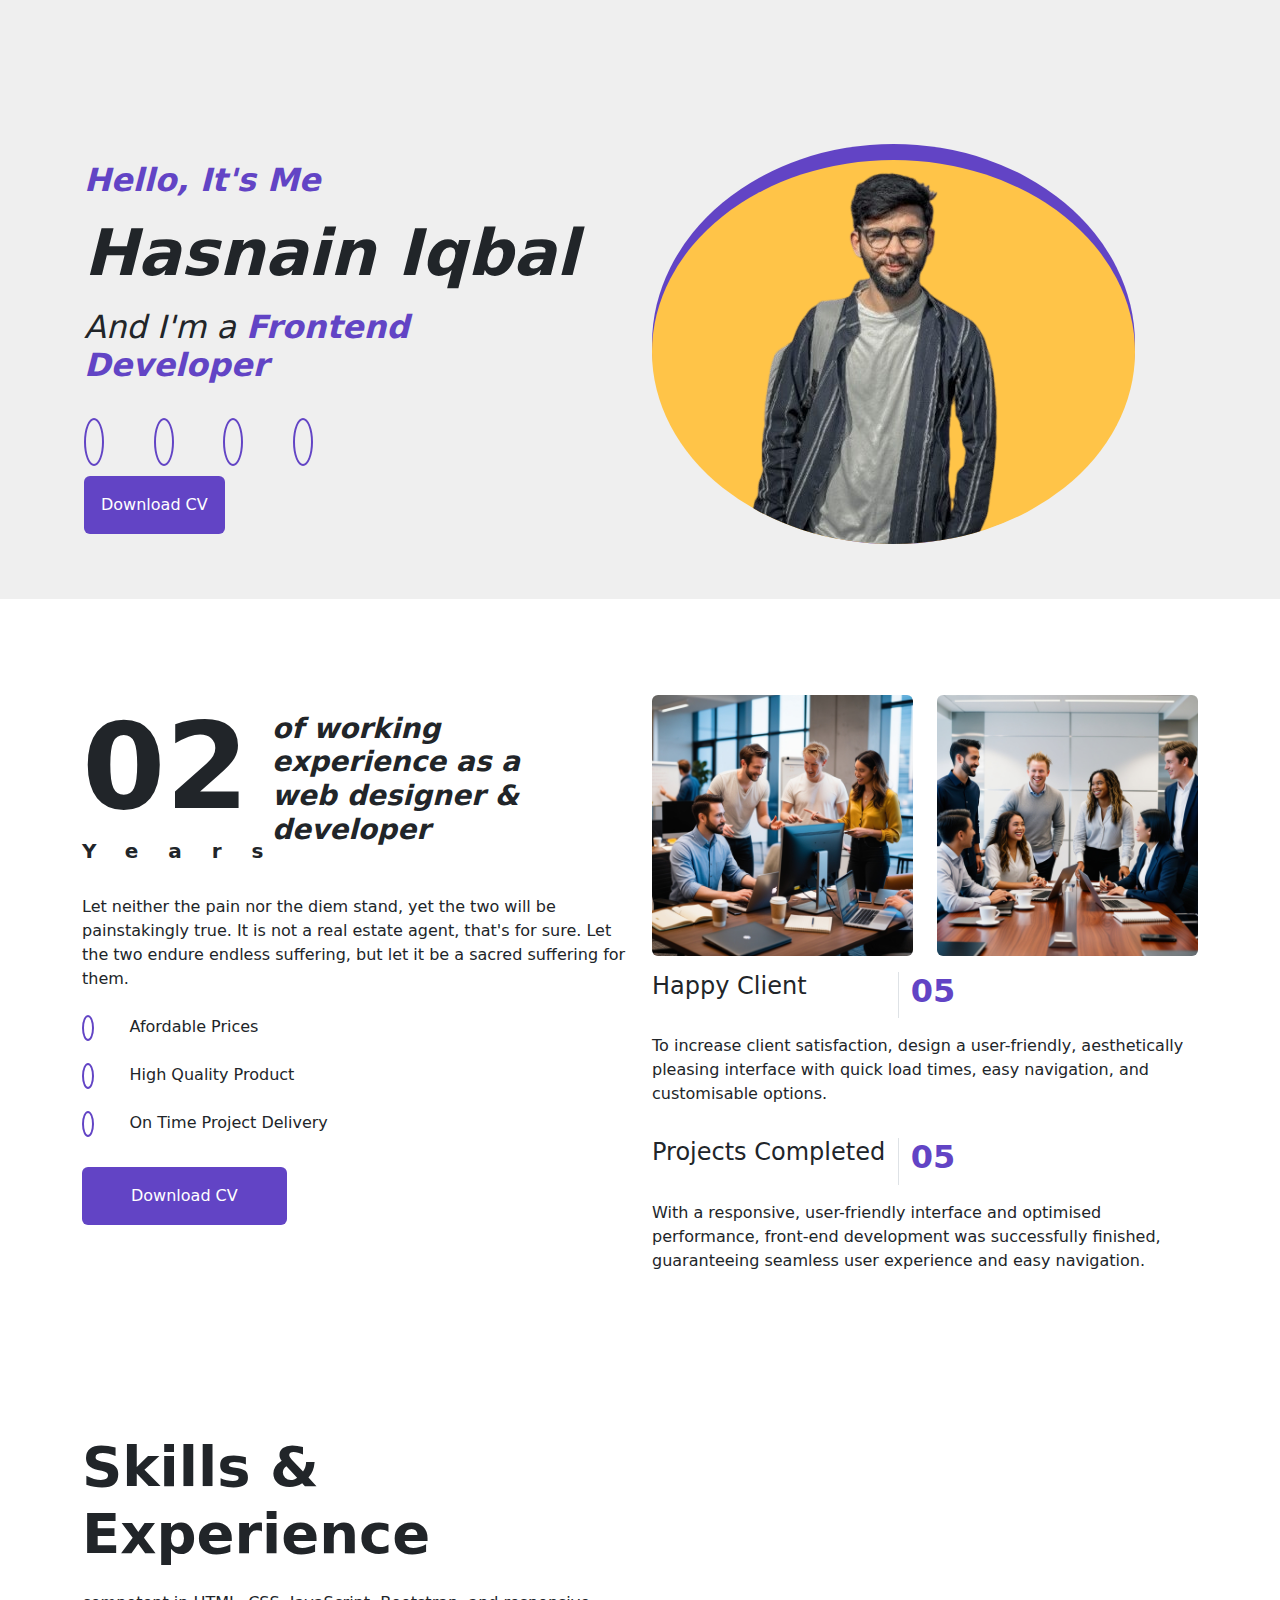
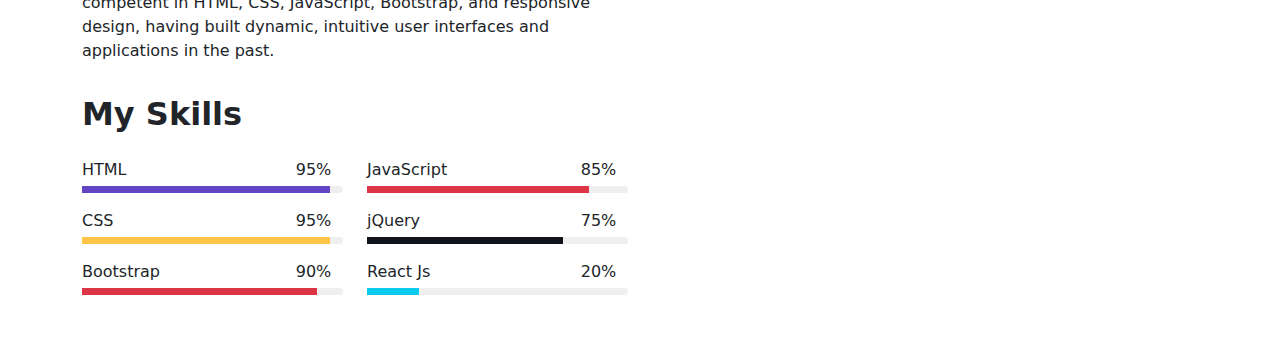
==== index.html @ 6f8761b6 "Creating phase" ====
<!DOCTYPE html>
<html lang="en">

<head>
    <meta charset="UTF-8">
    <meta name="viewport" content="width=device-width, initial-scale=1.0">
    <title>Document</title>
    <link rel="stylesheet" href="style.css">

    <link rel="stylesheet" href="https://cdn.jsdelivr.net/npm/bootstrap@5.3.3/dist/css/bootstrap.min.css">
    <link rel="stylesheet" href="https://cdnjs.cloudflare.com/ajax/libs/font-awesome/6.6.0/css/all.min.css"
        integrity="sha512-Kc323vGBEqzTmouAECnVceyQqyqdsSiqLQISBL29aUW4U/M7pSPA/gEUZQqv1cwx4OnYxTxve5UMg5GT6L4JJg=="
        crossorigin="anonymous" referrerpolicy="no-referrer" />
    <!-- <link rel="stylesheet" href="responsive.css"> -->
</head>

<body>

    <nav class="navbar navbar-expand-lg bg-body-tertiary d-none fixed-top" id="navbar">
        <div class="container-fluid">
            <div class="col-lg-10 mx-auto d-none d-lg-block">
                <div class="row align-items-center justify-content-between">
                    <div class="col-4">
                        <ul class="navbar-nav">
                            <li class="nav-item "><a href="#" class="nav-link fw-bolder fs-5">Home</a></li>
                            <li class="nav-item "><a href="#" class="nav-link fw-bolder fs-5">About</a></li>
                            <li class="nav-item "><a href="#" class="nav-link fw-bolder fs-5">Skills</a></li>
                            <li class="nav-item "><a href="#" class="nav-link fw-bolder fs-5">Services</a></li>
                        </ul>
                    </div>
                    <div class="col-3 text-center bg-yellow py-2">
                        <h1 class="text-purple display-5 fw-bolder fst-italic">ProMan</h1>
                    </div>
                    <div class="col-4">
                        <ul class="navbar-nav">
                            <li class="nav-item "><a href="#" class="nav-link fw-bolder fs-5">Project</a></li>
                            <li class="nav-item "><a href="#" class="nav-link fw-bolder fs-5">Team</a></li>
                            <li class="nav-item "><a href="#" class="nav-link fw-bolder fs-5">Testimonial</a></li>
                            <li class="nav-item "><a href="#" class="nav-link fw-bolder fs-5">Contact</a></li>
                        </ul>
                    </div>
                </div>
            </div>
            <div class="container-fluid d-lg-none">
                <div class="row justify-content-between align-items-center">
                    <div class="col-auto ">
                        <h1 class="bg-yellow px-3 py-2 text-purple fw-bolder fst-italic">ProMan</h1>
                    </div>
                    <div class="col-auto">
                        <i class="fa-solid fa-bars fs-2" id="icon-bar"></i>
                    </div>
                </div>
                <div class="col-12 position-absolute top-10 end-0 p-5 bg-white rounded d-none justify-content-between"
                    id="sm-navbar">
                    <ul class="navbar-nav col-9">
                        <li class="nav-item "><a href="#" class="nav-link fw-bolder fs-5">Home</a></li>
                        <li class="nav-item "><a href="#" class="nav-link fw-bolder fs-5">About</a></li>
                        <li class="nav-item "><a href="#" class="nav-link fw-bolder fs-5">Skills</a></li>
                        <li class="nav-item "><a href="#" class="nav-link fw-bolder fs-5">Services</a></li>
                        <li class="nav-item "><a href="#" class="nav-link fw-bolder fs-5">Project</a></li>
                        <li class="nav-item "><a href="#" class="nav-link fw-bolder fs-5">Team</a></li>
                        <li class="nav-item "><a href="#" class="nav-link fw-bolder fs-5">Testimonial</a></li>
                        <li class="nav-item "><a href="#" class="nav-link fw-bolder fs-5">Contact</a></li>
                    </ul>
                    <div class="col-1" id="icon-xmark">
                        <i class="fa-solid fa-xmark fs-2"></i>
                    </div>
                </div>
            </div>
        </div>
    </nav>

    <div class="container-fluid p-5 bg-gray">
        <div class="row align-items-center justify-content-lg-between justify-content-center mt-5 pt-5">
            <div class="col-lg-6 px-lg-5">
                <h2 class="text-purple fw-bolder fst-italic">Hello, It's Me</h2>
                <h1 class="fst-italic fw-bolder display-3 my-3">Hasnain Iqbal</h1>
                <h2 class="fst-italic">And I'm a <span class="text-purple fw-bolder">Frontend Developer</span></h2>
                <div class="col-6 mt-4">
                    <div class="row py-3">
                        <div class="col-3">
                            <div class="col-12">
                                <a href="https://www.facebook.com/profile.php?id=100061241025949"><i
                                        class="fa-brands fa-facebook-f fs-4 text-purple borders p-2 rounded-circle"></i></a>
                            </div>
                        </div>
                        <div class="col-3">
                            <div class="col-12">
                                <a href="https://www.instagram.com/hasnainiqbal862/"><i
                                        class="fa-brands fa-instagram fs-4 text-purple borders p-2 rounded-circle"></i></a>
                            </div>
                        </div>
                        <div class="col-3">
                            <div class="col-12">
                                <a href="https://www.linkedin.com/in/hasnain-iqbal-73043326a/"><i
                                        class="fa-brands fa-linkedin fs-4 text-purple borders p-2 rounded-circle"></i></a>
                            </div>
                        </div>
                        <div class="col-3">
                            <div class="col-12">
                                <a href="http://wa.me/+923204698158"><i
                                        class="fa-brands fa-whatsapp fs-4 text-purple borders p-2 rounded-circle"></i></a>
                            </div>
                        </div>
                    </div>
                    <div class="col-auto p-0">
                        <a href="Document/Copy (1).pdf" class="btn bg-purple text-white p-3">Download CV</a>
                    </div>
                </div>
            </div>
            <div class="col-lg-6 col-sm-10  m-lg-0 mt-5">
                <div class="bg-purple p-5 d-inline-block col-md-10 col-12 position-relative rounded-circle"
                    style="height: 400px;">
                    <div class="position-absolute bg-yellow text-center w-100 bottom-0 start-0 overflow-hidden rounded-circle"
                        style="height: 96%;">
                        <img src="img/bg.png" class="img-fluid" alt="">
                    </div>
                </div>
            </div>
        </div>
    </div>


    <div class="container-fluid p-5">
        <div class="container py-5">
            <div class="row ">
                <div class="col-6">
                    <div class="col-12 mb-4">
                        <div class="row align-items-center">
                            <div class="col-4">
                                <h1 class="fw-bolder mb-0" style="font-size: 120px;">02</h1>
                                <h5 class="year fw-bolder">Years</h5>
                            </div>
                            <div class="col-7">
                                <h3 class="fw-bolder fst-italic">of working experience as a web designer & developer
                                </h3>
                            </div>
                        </div>
                    </div>
                    <p>Let neither the pain nor the diem stand, yet the two will be painstakingly true. It is not a real
                        estate agent, that's for sure. Let the two endure endless suffering, but let it be a sacred
                        suffering for them.
                    </p>
                    <div class="row pt-2">
                        <div class="col-1">
                            <i class="fa-solid fa-check text-purple p-1 borders rounded-circle fs-7 "></i>
                        </div>
                        <div class="col-11">
                            <p>Afordable Prices</p>
                        </div>
                    </div>
                    <div class="row pt-2">
                        <div class="col-1">
                            <i class="fa-solid fa-check text-purple p-1 borders rounded-circle fs-7 "></i>
                        </div>
                        <div class="col-11">
                            <p>High Quality Product</p>
                        </div>
                    </div>
                    <div class="row pt-2">
                        <div class="col-1">
                            <i class="fa-solid fa-check text-purple p-1 borders rounded-circle fs-7 "></i>
                        </div>
                        <div class="col-11">
                            <p>On Time Project Delivery</p>
                        </div>
                    </div>
                    <div class="col-auto p-0 mt-3">
                        <a href="Document/Copy (1).pdf" class="btn bg-purple text-white px-5 py-3">Download CV</a>
                    </div>
                </div>
                <div class="col-6">
                    <div class="row">
                        <div class="col-6">
                            <div class="col-12">
                                <img src="img/collabolration.jpg" class="img-fluid rounded" alt="">
                            </div>
                        </div>
                        <div class="col-6">
                            <div class="col-12">
                                <img src="img/collabolration2.jpg" class="img-fluid rounded" alt="">
                            </div>
                        </div>
                    </div>
                    <div class="col-12">
                        <div class="col-8 py-3">
                            <div class="row">
                                <div class="col-8 border-end">
                                    <h4>Happy Client</h4>
                                </div>
                                <div class="col-4">
                                    <h2 class="text-purple fw-bolder">05</h2>
                                </div>
                            </div>
                        </div>
                        <p>To increase client satisfaction, design a user-friendly, aesthetically pleasing interface
                            with quick load times, easy navigation, and customisable options.</p>
                    </div>
                    <div class="col-12">
                        <div class="col-8 py-3">
                            <div class="row">
                                <div class="col-8 border-end">
                                    <h4>Projects Completed</h4>
                                </div>
                                <div class="col-4">
                                    <h2 class="text-purple fw-bolder">05</h2>
                                </div>
                            </div>
                        </div>
                        <p>With a responsive, user-friendly interface and optimised performance, front-end development
                            was successfully finished, guaranteeing seamless user experience and easy navigation.</p>
                    </div>
                </div>
            </div>
        </div>
    </div>

    <div class="container-fluid p-5">
        <div class="container">
            <div class="row">
                <div class="col-6">
                    <div class="col-12">
                        <h1 class="display-4 fw-bolder mb-4">Skills & Experience</h1>
                        <p>competent in HTML, CSS, JavaScript, Bootstrap, and responsive design, having built dynamic, intuitive user interfaces and applications in the past.</p>
                    </div>
                    <h2 class="py-3 fw-bolder">My Skills</h2>
                    <div class="row">
                        <div class="col-6 mb-3">
                            <div class="col-12">
                                <div class="row justify-content-between">
                                    <div class="col-4">
                                        <p class="mb-1">HTML</p>
                                    </div>
                                    <div class="col-3">
                                        <p class="mb-1">95%</p>
                                    </div>
                                </div>
                                <div class="col-12 hg-5 rounded-pill bg-gray">
                                    <div class="hg-5 bg-purple" style=" width: 95%;"></div>
                                </div>
                            </div>
                        </div>
                        <div class="col-6 mb-3">
                            <div class="col-12">
                                <div class="row justify-content-between">
                                    <div class="col-4">
                                        <p class="mb-1">JavaScript</p>
                                    </div>
                                    <div class="col-3">
                                        <p class="mb-1">85%</p>
                                    </div>
                                </div>
                                <div class="col-12 hg-5 rounded-pill bg-gray">
                                    <div class="hg-5" style=" width: 85%; background-color: #DC3545;"></div>
                                </div>
                            </div>
                        </div>
                        <div class="col-6 mb-3">
                            <div class="col-12">
                                <div class="row justify-content-between">
                                    <div class="col-4">
                                        <p class="mb-1">CSS</p>
                                    </div>
                                    <div class="col-3">
                                        <p class="mb-1">95%</p>
                                    </div>
                                </div>
                                <div class="col-12 hg-5 rounded-pill bg-gray">
                                    <div class="hg-5 bg-yellow" style=" width: 95%;"></div>
                                </div>
                            </div>
                        </div>
                        <div class="col-6 mb-3">
                            <div class="col-12">
                                <div class="row justify-content-between">
                                    <div class="col-4">
                                        <p class="mb-1">jQuery</p>
                                    </div>
                                    <div class="col-3">
                                        <p class="mb-1">75%</p>
                                    </div>
                                </div>
                                <div class="col-12 hg-5 rounded-pill bg-gray">
                                    <div class="hg-5" style=" width: 75%; background-color: #12141D;"></div>
                                </div>
                            </div>
                        </div>
                        <div class="col-6 mb-3">
                            <div class="col-12">
                                <div class="row justify-content-between">
                                    <div class="col-4">
                                        <p class="mb-1">Bootstrap</p>
                                    </div>
                                    <div class="col-3">
                                        <p class="mb-1">90%</p>
                                    </div>
                                </div>
                                <div class="col-12 hg-5 rounded-pill bg-gray">
                                    <div class="hg-5" style=" width: 90%; background-color: #DC3545;"></div>
                                </div>
                            </div>
                        </div>
                        <div class="col-6 mb-3">
                            <div class="col-12">
                                <div class="row justify-content-between">
                                    <div class="col-4">
                                        <p class="mb-1">React Js</p>
                                    </div>
                                    <div class="col-3">
                                        <p class="mb-1">20%</p>
                                    </div>
                                </div>
                                <div class="col-12 hg-5 rounded-pill bg-gray">
                                    <div class="hg-5" style=" width: 20%; background-color: #0DCAF0;"></div>
                                </div>
                            </div>
                        </div>
                    </div>
                </div>
            </div>
        </div>
    </div>

    <script src="https://cdn.jsdelivr.net/npm/bootstrap@5.3.3/dist/js/bootstrap.bundle.min.js"
        integrity="sha384-YvpcrYf0tY3lHB60NNkmXc5s9fDVZLESaAA55NDzOxhy9GkcIdslK1eN7N6jIeHz"
        crossorigin="anonymous"></script>
    <script src="script.js"></script>

</body>

</html>
---- style.css ----
.year{
    letter-spacing: 30px !important;
}

/* ------------ Helper Clas ------------- */
.bg-purple{
    background: #6244C5 !important;
}
.bg-yellow{
    background: #FFC448 !important;
} 
.bg-gray{
    background: #7070711c !important;
}
.text-purple{
    color: #6244C5;
}
.borders{
    border: 2px solid #6244C5;
}
.fs-7{
    font-size: 12px !important;
}
.hg-5{
    height: 7px;
}
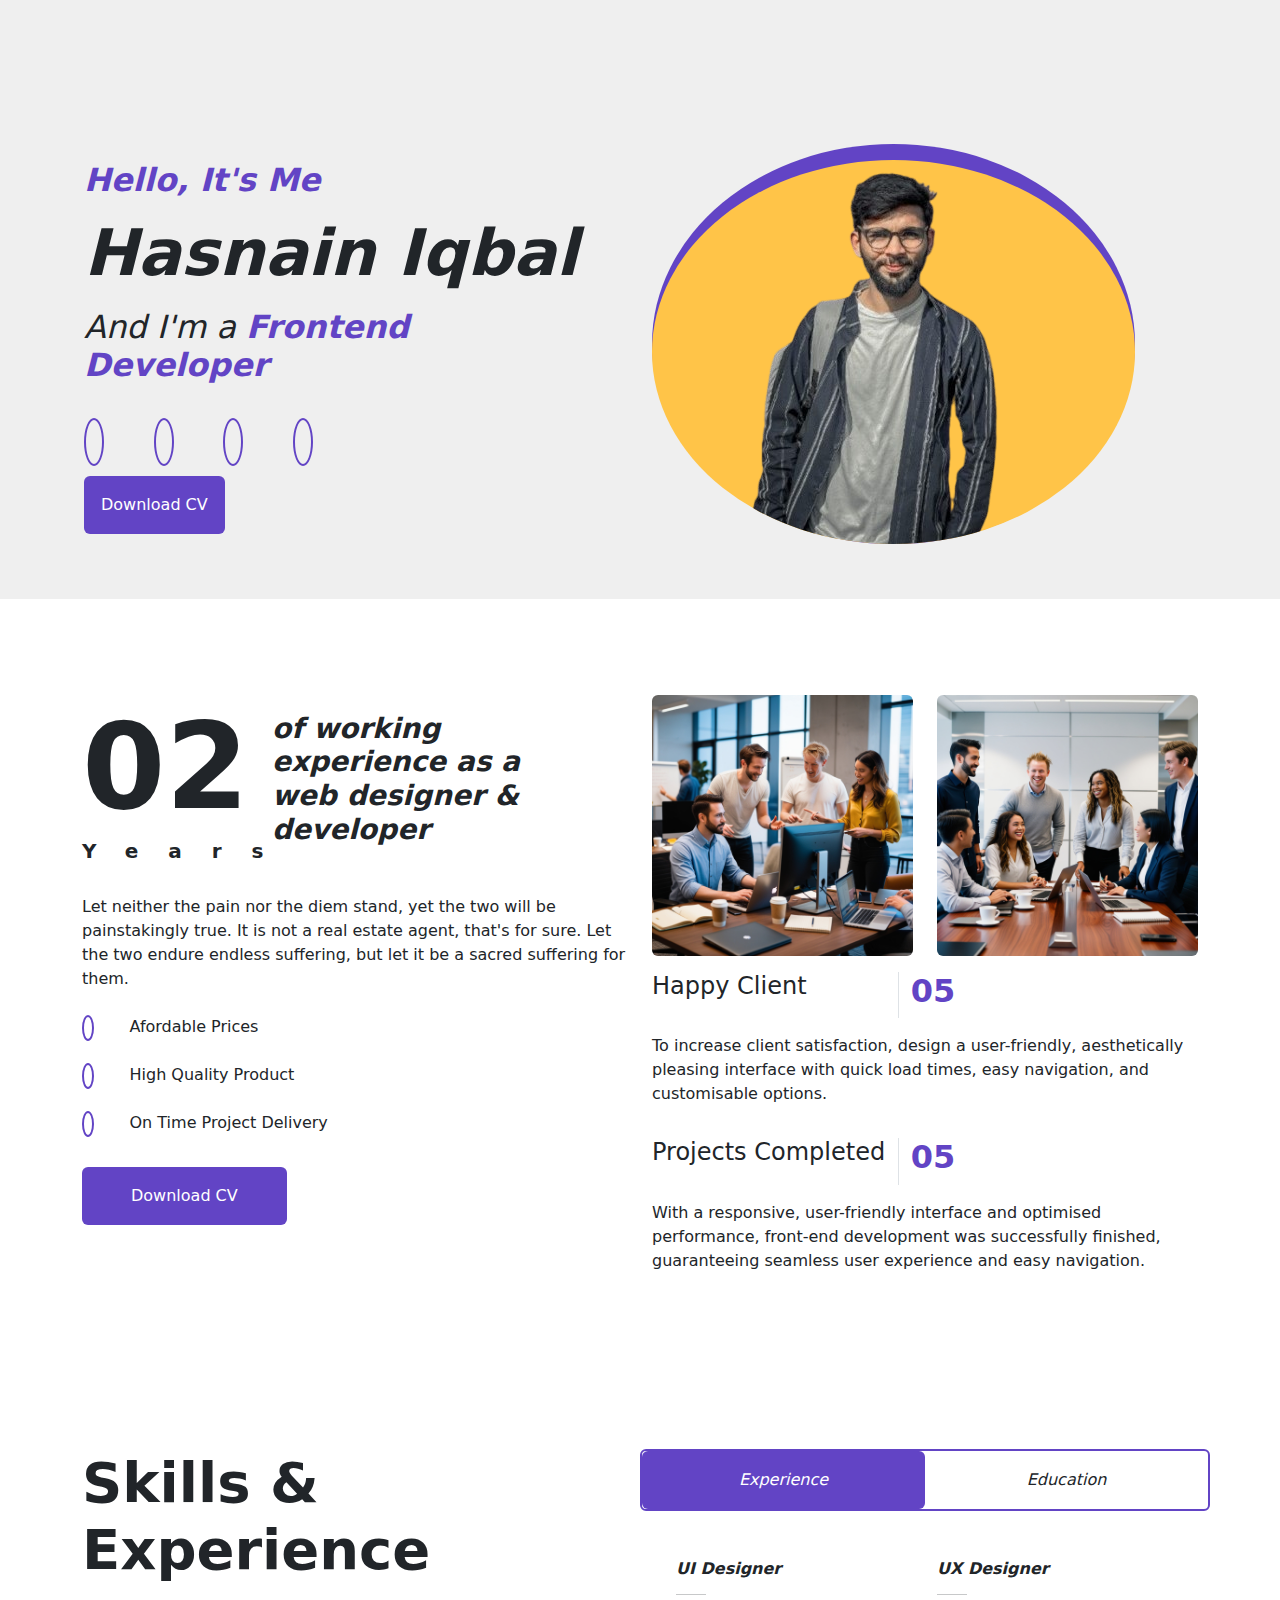
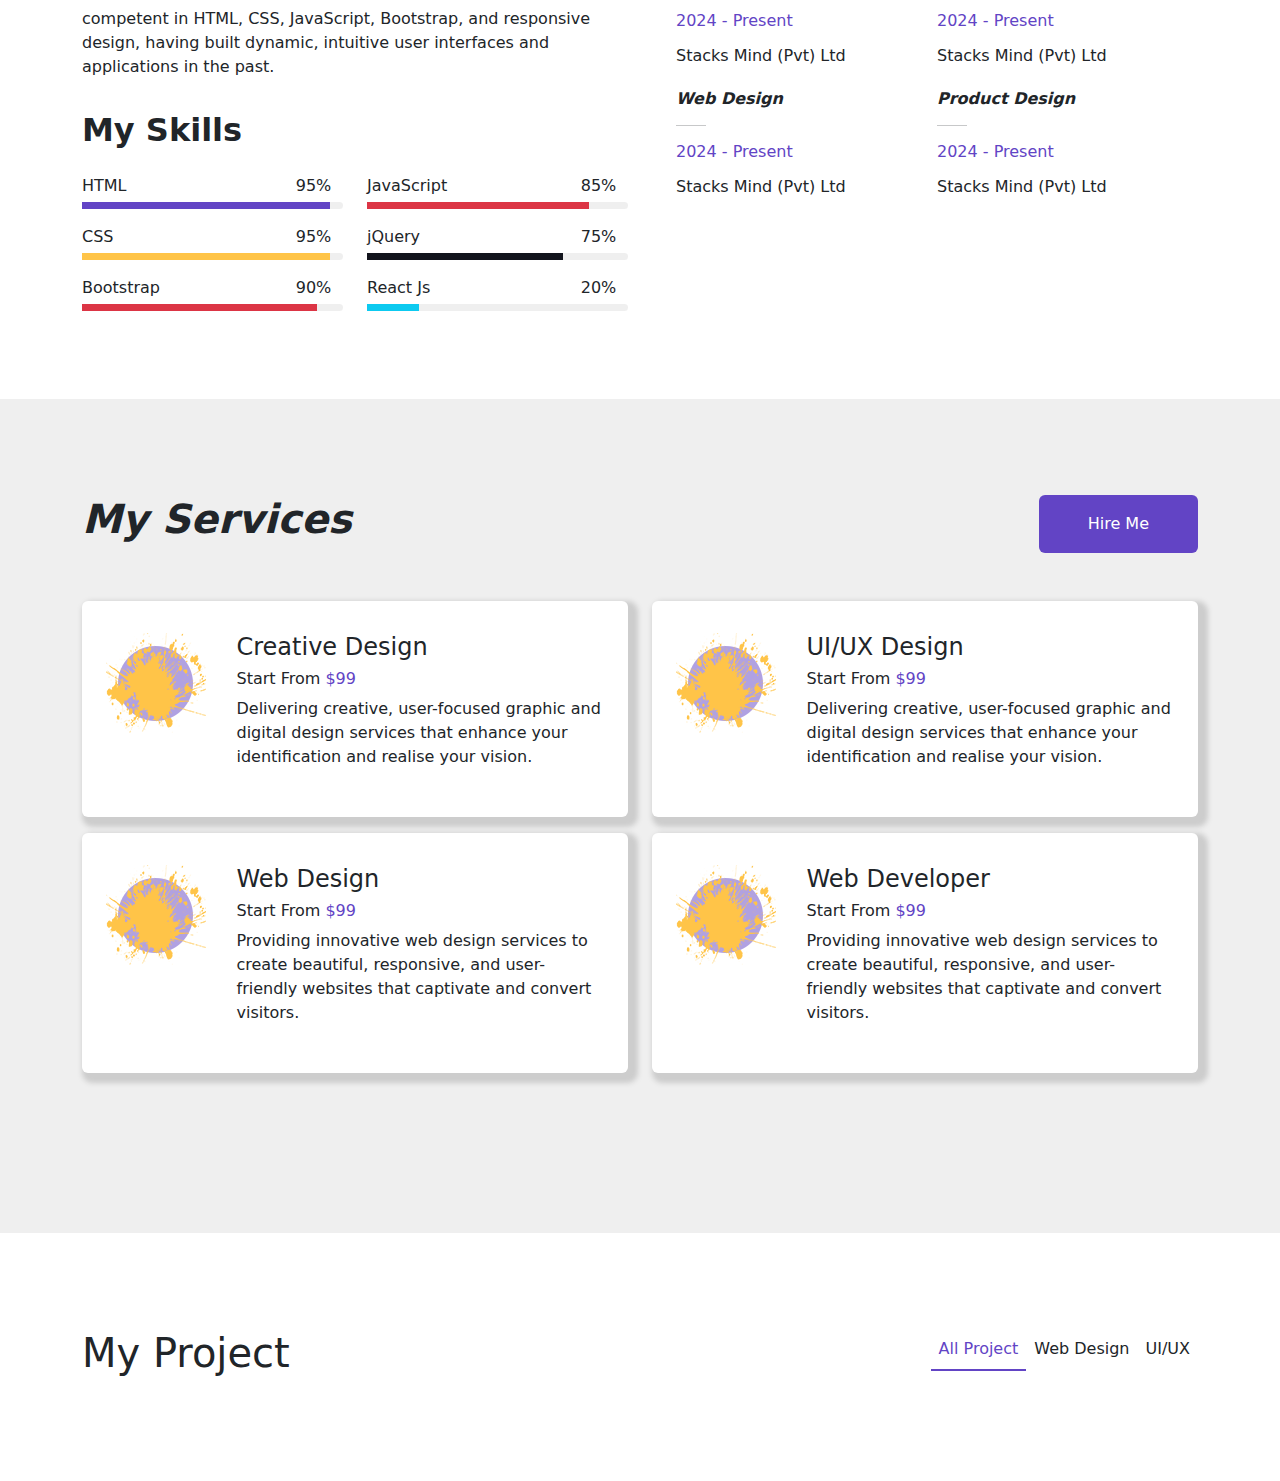
==== commit 7ab8b90e: "add services, skills, product section" ====
--- a/index.html
+++ b/index.html
@@ -11,7 +11,7 @@
     <link rel="stylesheet" href="https://cdnjs.cloudflare.com/ajax/libs/font-awesome/6.6.0/css/all.min.css"
         integrity="sha512-Kc323vGBEqzTmouAECnVceyQqyqdsSiqLQISBL29aUW4U/M7pSPA/gEUZQqv1cwx4OnYxTxve5UMg5GT6L4JJg=="
         crossorigin="anonymous" referrerpolicy="no-referrer" />
-    <!-- <link rel="stylesheet" href="responsive.css"> -->
+    <link rel="stylesheet" href="responsive.css">
 </head>
 
 <body>
@@ -70,7 +70,7 @@
         </div>
     </nav>
 
-    <div class="container-fluid p-5 bg-gray">
+    <div class="container-fluid p-sm-5 bg-gray">
         <div class="row align-items-center justify-content-lg-between justify-content-center mt-5 pt-5">
             <div class="col-lg-6 px-lg-5">
                 <h2 class="text-purple fw-bolder fst-italic">Hello, It's Me</h2>
@@ -121,14 +121,14 @@
     </div>
 
 
-    <div class="container-fluid p-5">
+    <div class="container-fluid p-sm-5">
         <div class="container py-5">
-            <div class="row ">
-                <div class="col-6">
+            <div class="row">
+                <div class="col-lg-6 mb-3">
                     <div class="col-12 mb-4">
                         <div class="row align-items-center">
                             <div class="col-4">
-                                <h1 class="fw-bolder mb-0" style="font-size: 120px;">02</h1>
+                                <h1 class="fw-bolder mb-0" id="years" style="font-size: 120px;">02</h1>
                                 <h5 class="year fw-bolder">Years</h5>
                             </div>
                             <div class="col-7">
@@ -169,7 +169,7 @@
                         <a href="Document/Copy (1).pdf" class="btn bg-purple text-white px-5 py-3">Download CV</a>
                     </div>
                 </div>
-                <div class="col-6">
+                <div class="col-lg-6 mb-3">
                     <div class="row">
                         <div class="col-6">
                             <div class="col-12">
@@ -215,17 +215,18 @@
         </div>
     </div>
 
-    <div class="container-fluid p-5">
+    <div class="container-fluid p-sm-5">
         <div class="container">
             <div class="row">
-                <div class="col-6">
+                <div class="col-lg-6 mb-4">
                     <div class="col-12">
                         <h1 class="display-4 fw-bolder mb-4">Skills & Experience</h1>
-                        <p>competent in HTML, CSS, JavaScript, Bootstrap, and responsive design, having built dynamic, intuitive user interfaces and applications in the past.</p>
+                        <p>competent in HTML, CSS, JavaScript, Bootstrap, and responsive design, having built dynamic,
+                            intuitive user interfaces and applications in the past.</p>
                     </div>
                     <h2 class="py-3 fw-bolder">My Skills</h2>
                     <div class="row">
-                        <div class="col-6 mb-3">
+                        <div class="col-lg-6 mb-3">
                             <div class="col-12">
                                 <div class="row justify-content-between">
                                     <div class="col-4">
@@ -240,7 +241,7 @@
                                 </div>
                             </div>
                         </div>
-                        <div class="col-6 mb-3">
+                        <div class="col-lg-6 mb-3">
                             <div class="col-12">
                                 <div class="row justify-content-between">
                                     <div class="col-4">
@@ -255,7 +256,7 @@
                                 </div>
                             </div>
                         </div>
-                        <div class="col-6 mb-3">
+                        <div class="col-lg-6 mb-3">
                             <div class="col-12">
                                 <div class="row justify-content-between">
                                     <div class="col-4">
@@ -270,7 +271,7 @@
                                 </div>
                             </div>
                         </div>
-                        <div class="col-6 mb-3">
+                        <div class="col-lg-6 mb-3">
                             <div class="col-12">
                                 <div class="row justify-content-between">
                                     <div class="col-4">
@@ -285,7 +286,7 @@
                                 </div>
                             </div>
                         </div>
-                        <div class="col-6 mb-3">
+                        <div class="col-lg-6 mb-3">
                             <div class="col-12">
                                 <div class="row justify-content-between">
                                     <div class="col-4">
@@ -300,7 +301,7 @@
                                 </div>
                             </div>
                         </div>
-                        <div class="col-6 mb-3">
+                        <div class="col-lg-6 mb-3">
                             <div class="col-12">
                                 <div class="row justify-content-between">
                                     <div class="col-4">
@@ -316,6 +317,196 @@
                             </div>
                         </div>
                     </div>
+                </div>
+                <div class="col-lg-6 mb-4">
+                    <div class="row borders rounded">
+                        <button class="col-6 py-sm-3 fs-sm-5 fs-6 fst-italic text-white btn bg-purple"
+                            id="experience">Experience</button>
+                        <button class="col-6 py-sm-3 fs-sm-5 fs-6 fst-italic btn" id="skills">Education</button>
+                    </div>
+                    <div class="row mt-5 px-md-4" id="experience-detail">
+                        <div class="col-6 mb-3">
+                            <div class="col-12">
+                                <h5 class="fst-italic fs-sm-5 fs-6 fw-bolder">UI Designer</h5>
+                                <hr>
+                                <h6 class="text-purple">2024 - Present</h6>
+                                <h6 class="mt-3">Stacks Mind (Pvt) Ltd</h6>
+                            </div>
+                        </div>
+                        <div class="col-6 mb-3">
+                            <div class="col-12">
+                                <h5 class="fst-italic fs-sm-5 fs-6 fw-bolder">UX Designer</h5>
+                                <hr>
+                                <h6 class="text-purple">2024 - Present</h6>
+                                <h6 class="mt-3">Stacks Mind (Pvt) Ltd</h6>
+                            </div>
+                        </div>
+                        <div class="col-6 mb-3">
+                            <div class="col-12">
+                                <h5 class="fst-italic fs-sm-5 fs-6 fw-bolder">Web Design</h5>
+                                <hr>
+                                <h6 class="text-purple">2024 - Present</h6>
+                                <h6 class="mt-3">Stacks Mind (Pvt) Ltd</h6>
+                            </div>
+                        </div>
+                        <div class="col-6 mb-3">
+                            <div class="col-12">
+                                <h5 class="fst-italic fs-sm-5 fs-6 fw-bolder">Product Design</h5>
+                                <hr>
+                                <h6 class="text-purple">2024 - Present</h6>
+                                <h6 class="mt-3">Stacks Mind (Pvt) Ltd</h6>
+                            </div>
+                        </div>
+                    </div>
+                    <div class="row mt-5 px-sm-4 d-none" id="skills-detail">
+                        <div class="col-6 mb-3">
+                            <div class="col-12">
+                                <h5 class="fst-italic fs-sm-5 fs-6 fw-bolder">BS Software Engineering</h5>
+                                <hr>
+                                <h6 class="text-purple">2022 - Present</h6>
+                                <h6 class="mt-3">Islamia University Bahwalpur</h6>
+                            </div>
+                        </div>
+                        <div class="col-6 mb-3">
+                            <div class="col-12">
+                                <h5 class="fst-italic fs-sm-5 fs-6 fw-bolder">Intermediate (ICS)</h5>
+                                <hr>
+                                <h6 class="text-purple">2019 - 2021</h6>
+                                <h6 class="mt-3">GC University Lahore</h6>
+                            </div>
+                        </div>
+                        <div class="col-6 mb-3">
+                            <div class="col-12">
+                                <h5 class="fst-italic fs-sm-5 fs-6 fw-bolder">Matric</h5>
+                                <hr>
+                                <h6 class="text-purple">2017 - 2019</h6>
+                                <h6 class="mt-3">Govt Islaha-e-Muashra High School</h6>
+                            </div>
+                        </div>
+                        <div class="col-6 mb-3">
+                            <div class="col-12">
+                                <h5 class="fst-italic fs-sm-5 fs-6 fw-bolder">Front End Course</h5>
+                                <hr>
+                                <h6 class="text-purple">2024</h6>
+                                <h6 class="mt-3">Stacks Mind (Pvt) Ltd</h6>
+                            </div>
+                        </div>
+                    </div>
+                </div>
+            </div>
+        </div>
+    </div>
+    <div class="container-fluid p-sm-5 bg-gray">
+        <div class="container py-5">
+            <div class="row justify-content-between">
+                <div class="col-auto">
+                    <h1 class="fw-bolder fst-italic">My Services</h1>
+                </div>
+                <div class="col-auto"><a href="Document/Copy (1).pdf" class="btn bg-purple text-white py-3 px-5">Hire
+                        Me</a>
+                </div>
+            </div>
+            <div class="row py-5">
+                <div class="col-lg-6 mb-3 ">
+                    <div class="col-12 bg-white box-shadow p-4 rounded">
+                        <div class="row py-2">
+                            <div class="col-sm-3 col-6 mb-sm-0 mb-2 position-relative">
+                                <img src="img/bg-icon.png" class="img-fluid" alt="">
+                                <div class="position-absolute" id="icon-img" style="top: 15%; left: 32%;">
+                                    <i class="fa-solid fa-crop-simple fw-bolder fs-1"></i>
+                                </div>
+                            </div>
+                            <div class="col-sm-9">
+                                <div class="col-12">
+                                    <h4>Creative Design</h4>
+                                    <h6 class="my-2">Start From <span class="text-purple">$99</span></h6>
+                                    <p>Delivering creative, user-focused graphic and digital design services that
+                                        enhance your identification and realise your vision.
+                                    </p>
+                                </div>
+                            </div>
+                        </div>
+                    </div>
+                </div>
+                <div class="col-lg-6 mb-3 ">
+                    <div class="col-12 bg-white box-shadow p-4 rounded">
+                        <div class="row py-2">
+                            <div class="col-sm-3 col-6 mb-sm-0 mb-2 position-relative">
+                                <img src="img/bg-icon.png" class="img-fluid" alt="">
+                                <div class="position-absolute" id="icon-img" style="top: 15%; left: 35%;">
+                                    <i class="fa-solid fa-code-branch fw-bolder fs-1"></i>
+                                </div>
+                            </div>
+                            <div class="col-sm-9">
+                                <div class="col-12">
+                                    <h4>UI/UX Design</h4>
+                                    <h6 class="my-2">Start From <span class="text-purple">$99</span></h6>
+                                    <p>Delivering creative, user-focused graphic and digital design services that
+                                        enhance your identification and realise your vision.
+                                    </p>
+                                </div>
+                            </div>
+                        </div>
+                    </div>
+                </div>
+                <div class="col-lg-6 mb-3 ">
+                    <div class="col-12 bg-white box-shadow p-4 rounded">
+                        <div class="row py-2">
+                            <div class="col-sm-3 col-6 mb-sm-0 mb-2 position-relative">
+                                <img src="img/bg-icon.png" class="img-fluid" alt="">
+                                <div class="position-absolute" id="icon-img" style="top: 15%; left: 28%;">
+                                    <i class="fa-solid fa-code fw-bolder fs-1"></i>
+                                </div>
+                            </div>
+                            <div class="col-sm-9">
+                                <div class="col-12">
+                                    <h4>Web Design</h4>
+                                    <h6 class="my-2">Start From <span class="text-purple">$99</span></h6>
+                                    <p>Providing innovative web design services to create beautiful, responsive, and
+                                        user-friendly websites that captivate and convert visitors.
+                                    </p>
+                                </div>
+                            </div>
+                        </div>
+                    </div>
+                </div>
+                <div class="col-lg-6 mb-3 ">
+                    <div class="col-12 bg-white box-shadow p-4 rounded">
+                        <div class="row py-2">
+                            <div class="col-sm-3 col-6 mb-sm-0 mb-2 position-relative">
+                                <img src="img/bg-icon.png" class="img-fluid" alt="">
+                                <div class="position-absolute" id="icon-img" style="top: 15%; left: 30%;">
+                                    <i class="fa-solid fa-layer-group fw-bolder fs-1"></i>
+                                </div>
+                            </div>
+                            <div class="col-sm-9">
+                                <div class="col-12">
+                                    <h4>Web Developer</h4>
+                                    <h6 class="my-2">Start From <span class="text-purple">$99</span></h6>
+                                    <p>Providing innovative web design services to create beautiful, responsive, and
+                                        user-friendly websites that captivate and convert visitors.
+                                    </p>
+                                </div>
+                            </div>
+                        </div>
+                    </div>
+                </div>
+            </div>
+        </div>
+    </div>
+
+    <div class="container-fluid p-sm-5">
+        <div class="container py-5">
+            <div class="row justify-content-between">
+                <div class="col-auto">
+                    <h1>My Project</h1>
+                </div>
+                <div class="col-auto">
+                    <ul class="navbar-nav flex-row">
+                        <li class="nav-item px-2 text-purple borders-bottom allproduct" id="product-detail"><a href="#" class="nav-link">All Project</a></li>
+                        <li class="nav-item px-2 webdevelopment" id="product-detail"><a href="#" class="nav-link">Web Design</a></li>
+                        <li class="nav-item px-2 ux" id="product-detail"><a href="#" class="nav-link">UI/UX</a></li>
+                    </ul>
                 </div>
             </div>
         </div>
--- a/style.css
+++ b/style.css
@@ -24,4 +24,12 @@
 .hg-5{
     height: 7px;
 }
-
+hr{
+    width: 30px;
+}
+.box-shadow{
+    box-shadow: 0.3rem 0.3rem 0.3rem 0.3rem rgba(128, 128, 128, 0.307);
+}
+.borders-bottom{
+    border-bottom: 2px solid #6244C5;
+}--- a/responsive.css
+++ b/responsive.css
@@ -0,0 +1,24 @@
+@media screen and (min-width:700px) and (max-width: 1000px) {
+    #icon-img{
+        top: 20% !important;
+        left: 25% !important;
+    }
+}
+@media screen and (min-width:576px) and (max-width: 700px) {
+    #icon-img{
+        top: 22% !important;
+        left: 33% !important;
+    }
+}
+@media screen and (min-width:300px) and (max-width: 576px) {
+    #icon-img{
+        top: 40% !important;
+        left: 35% !important;
+    }
+    #years{
+        font-size: 80px !important;
+    }
+    .year{
+        letter-spacing: 10px !important;
+    }
+}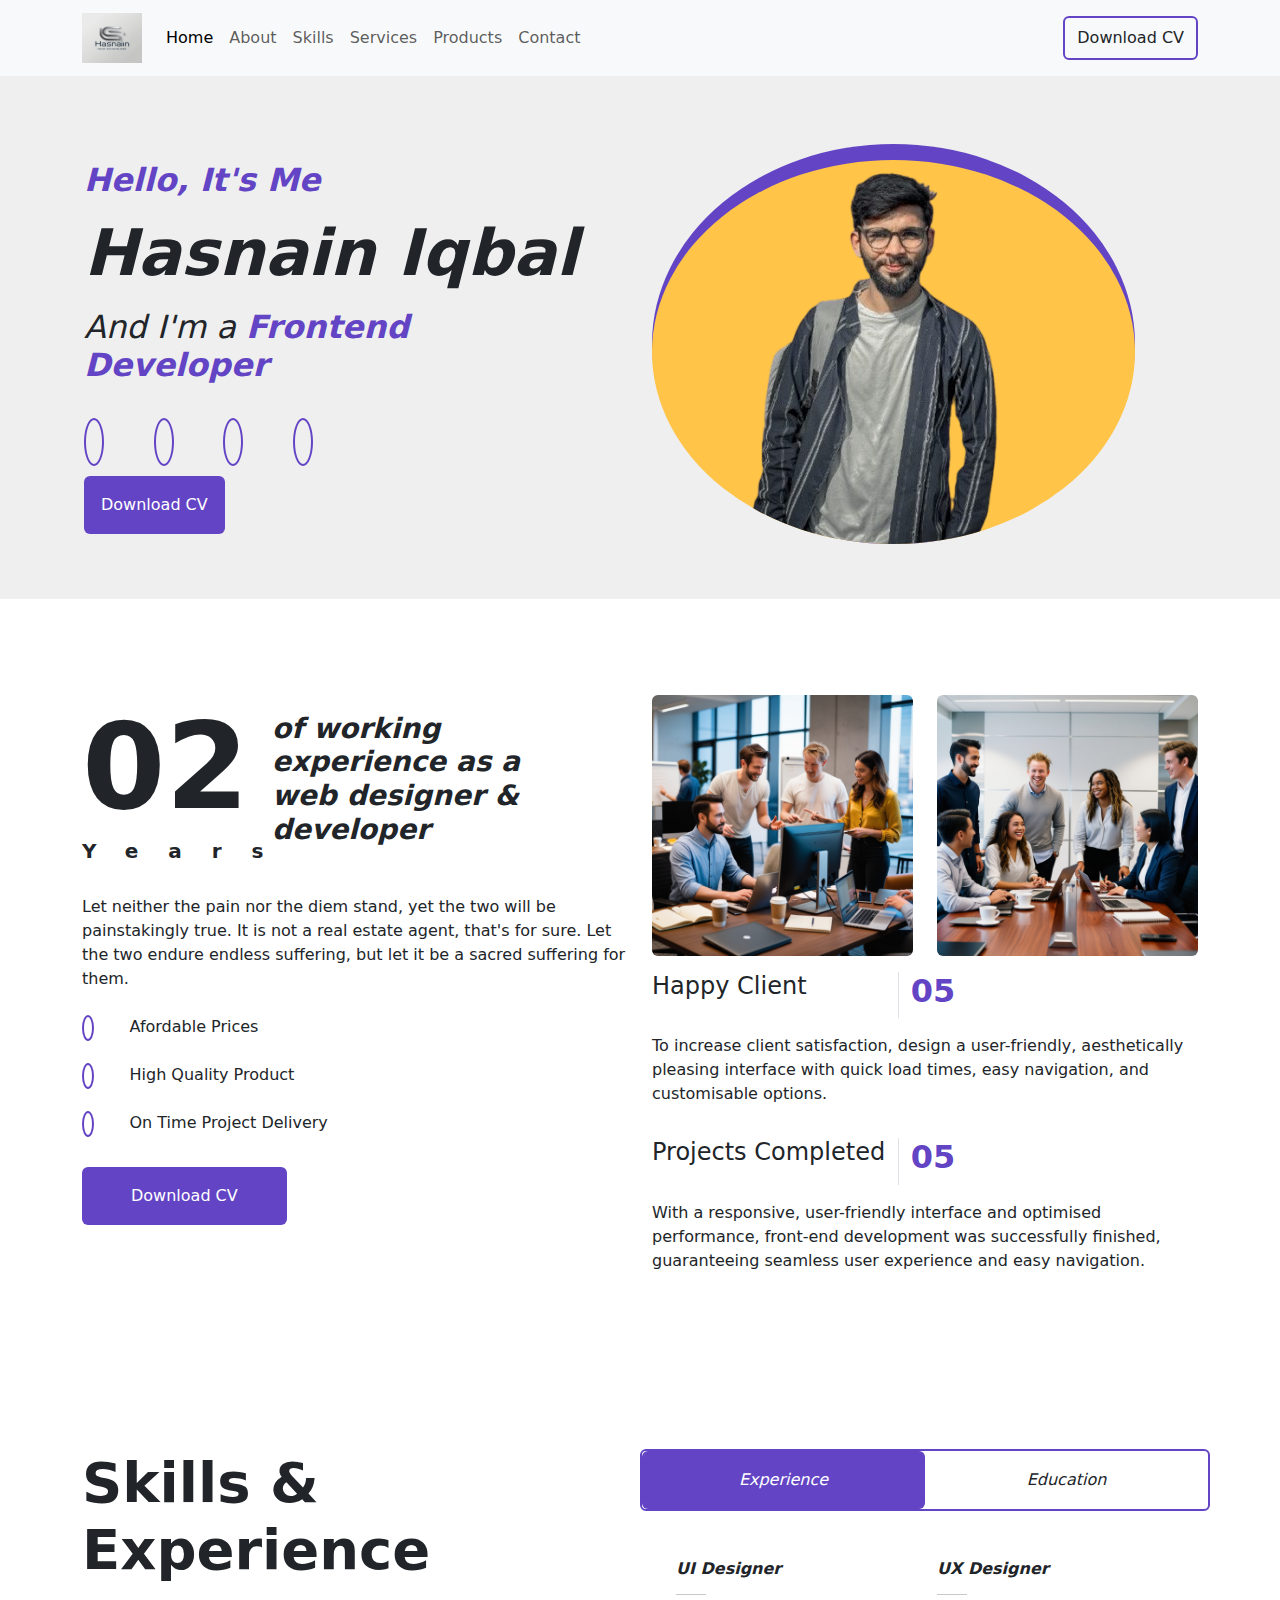
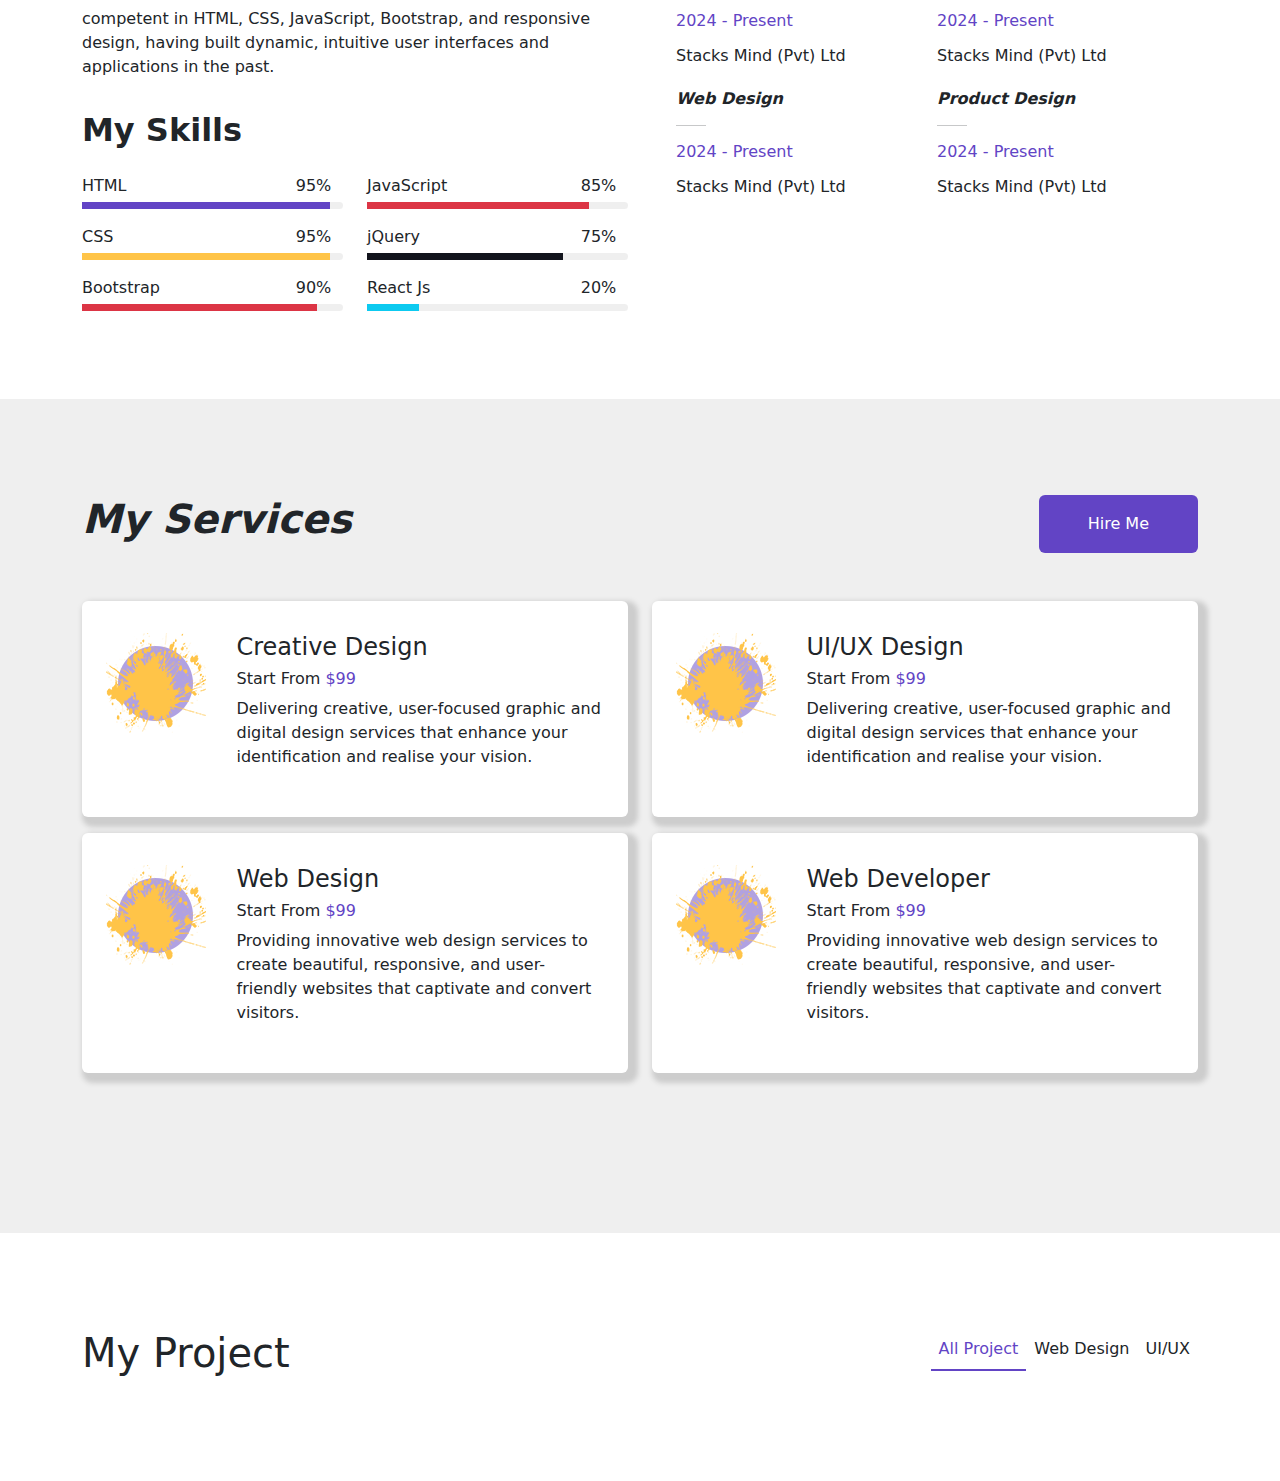
==== commit 30f4505f: "add product list" ====
--- a/index.html
+++ b/index.html
@@ -16,56 +16,40 @@
 
 <body>
 
-    <nav class="navbar navbar-expand-lg bg-body-tertiary d-none fixed-top" id="navbar">
-        <div class="container-fluid">
-            <div class="col-lg-10 mx-auto d-none d-lg-block">
-                <div class="row align-items-center justify-content-between">
-                    <div class="col-4">
-                        <ul class="navbar-nav">
-                            <li class="nav-item "><a href="#" class="nav-link fw-bolder fs-5">Home</a></li>
-                            <li class="nav-item "><a href="#" class="nav-link fw-bolder fs-5">About</a></li>
-                            <li class="nav-item "><a href="#" class="nav-link fw-bolder fs-5">Skills</a></li>
-                            <li class="nav-item "><a href="#" class="nav-link fw-bolder fs-5">Services</a></li>
-                        </ul>
-                    </div>
-                    <div class="col-3 text-center bg-yellow py-2">
-                        <h1 class="text-purple display-5 fw-bolder fst-italic">ProMan</h1>
-                    </div>
-                    <div class="col-4">
-                        <ul class="navbar-nav">
-                            <li class="nav-item "><a href="#" class="nav-link fw-bolder fs-5">Project</a></li>
-                            <li class="nav-item "><a href="#" class="nav-link fw-bolder fs-5">Team</a></li>
-                            <li class="nav-item "><a href="#" class="nav-link fw-bolder fs-5">Testimonial</a></li>
-                            <li class="nav-item "><a href="#" class="nav-link fw-bolder fs-5">Contact</a></li>
-                        </ul>
-                    </div>
-                </div>
-            </div>
-            <div class="container-fluid d-lg-none">
-                <div class="row justify-content-between align-items-center">
-                    <div class="col-auto ">
-                        <h1 class="bg-yellow px-3 py-2 text-purple fw-bolder fst-italic">ProMan</h1>
-                    </div>
-                    <div class="col-auto">
-                        <i class="fa-solid fa-bars fs-2" id="icon-bar"></i>
-                    </div>
-                </div>
-                <div class="col-12 position-absolute top-10 end-0 p-5 bg-white rounded d-none justify-content-between"
-                    id="sm-navbar">
-                    <ul class="navbar-nav col-9">
-                        <li class="nav-item "><a href="#" class="nav-link fw-bolder fs-5">Home</a></li>
-                        <li class="nav-item "><a href="#" class="nav-link fw-bolder fs-5">About</a></li>
-                        <li class="nav-item "><a href="#" class="nav-link fw-bolder fs-5">Skills</a></li>
-                        <li class="nav-item "><a href="#" class="nav-link fw-bolder fs-5">Services</a></li>
-                        <li class="nav-item "><a href="#" class="nav-link fw-bolder fs-5">Project</a></li>
-                        <li class="nav-item "><a href="#" class="nav-link fw-bolder fs-5">Team</a></li>
-                        <li class="nav-item "><a href="#" class="nav-link fw-bolder fs-5">Testimonial</a></li>
-                        <li class="nav-item "><a href="#" class="nav-link fw-bolder fs-5">Contact</a></li>
-                    </ul>
-                    <div class="col-1" id="icon-xmark">
-                        <i class="fa-solid fa-xmark fs-2"></i>
-                    </div>
-                </div>
+    <nav class="navbar navbar-expand-lg bg-body-tertiary fixed-top">
+        <div class="container">
+            <a class="navbar-brand" href="#">
+                <img src="img/logo.jpg" style="height: 50px; width: 60px;" alt="">
+            </a>
+            <button class="navbar-toggler" type="button" data-bs-toggle="collapse"
+                data-bs-target="#navbarSupportedContent" aria-controls="navbarSupportedContent" aria-expanded="false"
+                aria-label="Toggle navigation">
+                <span class="navbar-toggler-icon"></span>
+            </button>
+            <div class="collapse navbar-collapse" id="navbarSupportedContent">
+                <ul class="navbar-nav me-auto mb-2 mb-lg-0">
+                    <li class="nav-item">
+                        <a class="nav-link active" aria-current="page" href="index.html">Home</a>
+                    </li>
+                    <li class="nav-item">
+                        <a class="nav-link" href="about.html">About</a>
+                    </li>
+                    <li class="nav-item dropdown">
+                        <a class="nav-link" href="skill.html">Skills</a>
+                    </li>
+                    <li class="nav-item">
+                        <a class="nav-link" href="services.html">Services</a>
+                    </li>
+                    <li class="nav-item">
+                        <a class="nav-link" href="product.html">Products</a>
+                    </li>
+                    <li class="nav-item">
+                        <a class="nav-link" href="contact.html">Contact</a>
+                    </li>
+                </ul>
+                <form class="d-flex" role="search">
+                    <a href="Document/Copy (1).pdf" class="btn bg-transparent borders py-2">Download CV</a>
+                </form>
             </div>
         </div>
     </nav>
@@ -503,8 +487,10 @@
                 </div>
                 <div class="col-auto">
                     <ul class="navbar-nav flex-row">
-                        <li class="nav-item px-2 text-purple borders-bottom allproduct" id="product-detail"><a href="#" class="nav-link">All Project</a></li>
-                        <li class="nav-item px-2 webdevelopment" id="product-detail"><a href="#" class="nav-link">Web Design</a></li>
+                        <li class="nav-item px-2 text-purple borders-bottom allproduct" id="product-detail"><a href="#"
+                                class="nav-link">All Project</a></li>
+                        <li class="nav-item px-2 webdevelopment" id="product-detail"><a href="#" class="nav-link">Web
+                                Design</a></li>
                         <li class="nav-item px-2 ux" id="product-detail"><a href="#" class="nav-link">UI/UX</a></li>
                     </ul>
                 </div>
--- a/style.css
+++ b/style.css
@@ -16,7 +16,7 @@
     color: #6244C5;
 }
 .borders{
-    border: 2px solid #6244C5;
+    border: 2px solid #6244C5 !important;
 }
 .fs-7{
     font-size: 12px !important;
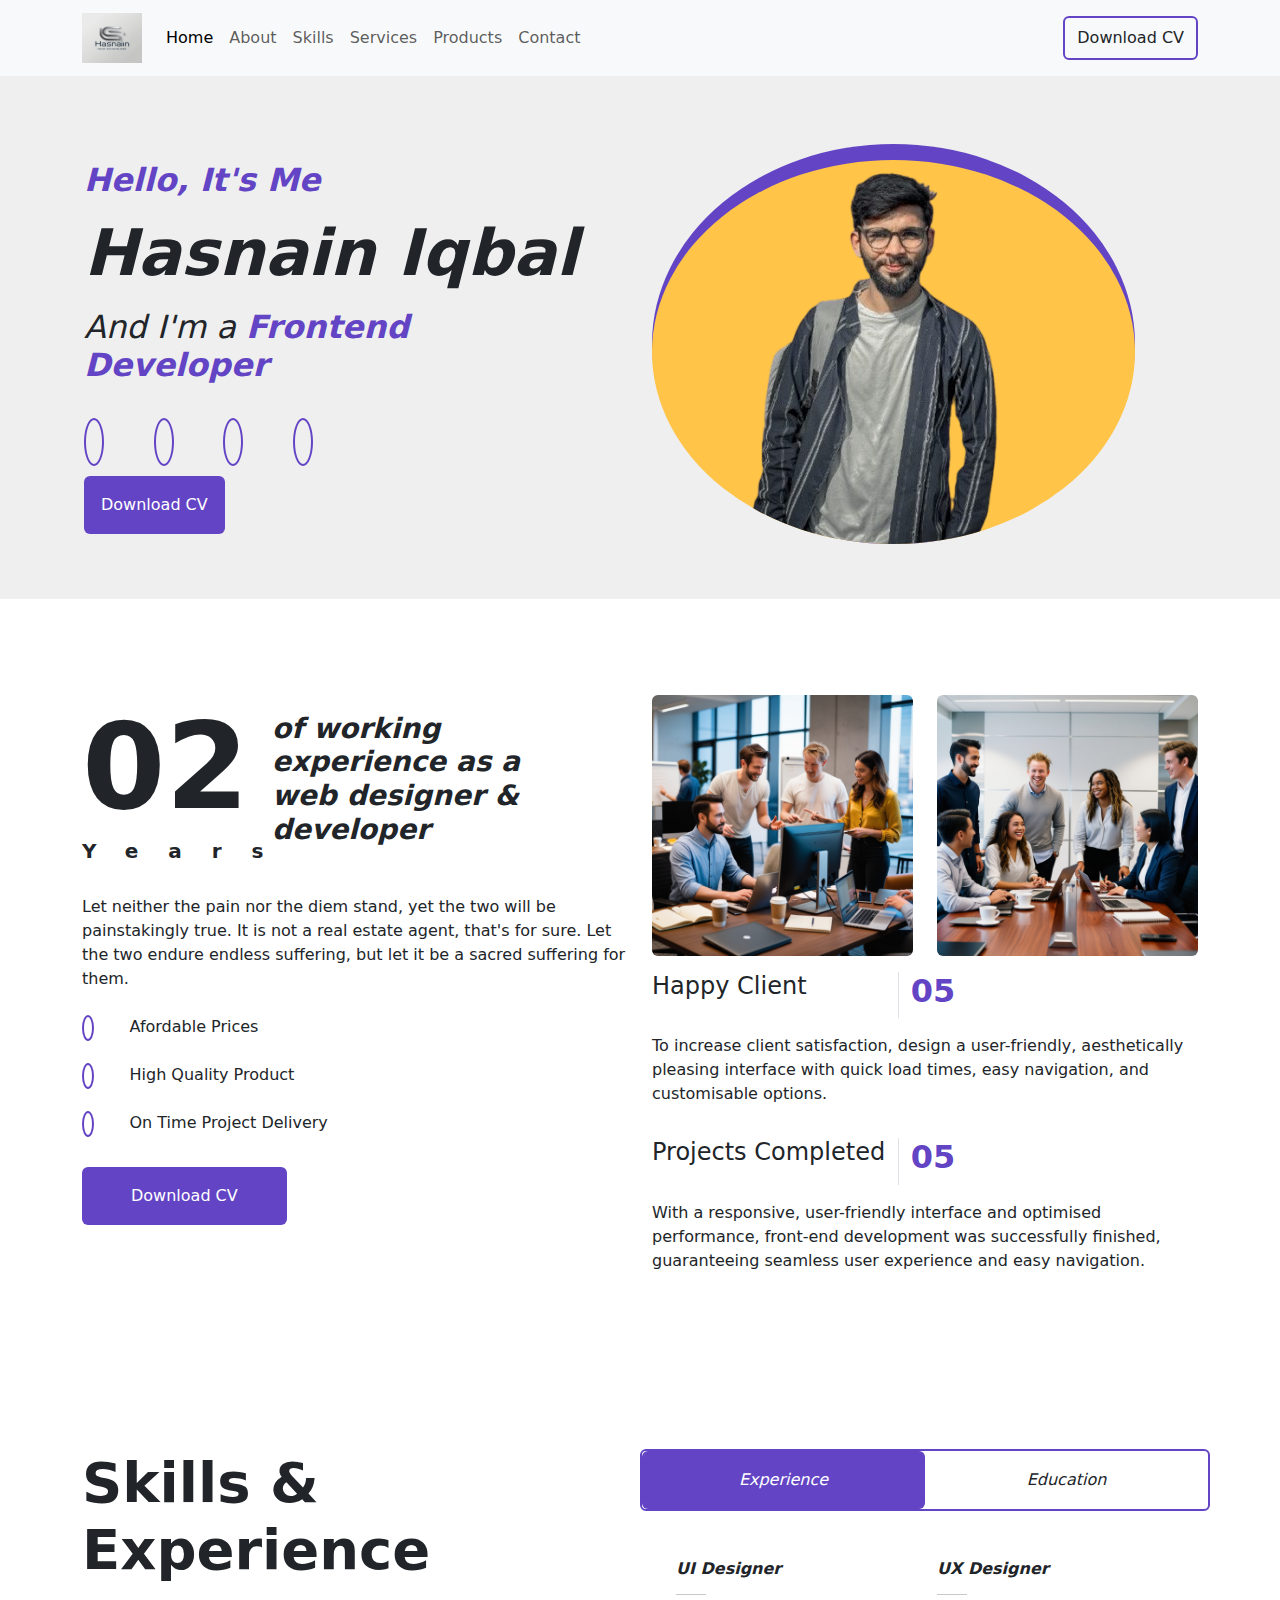
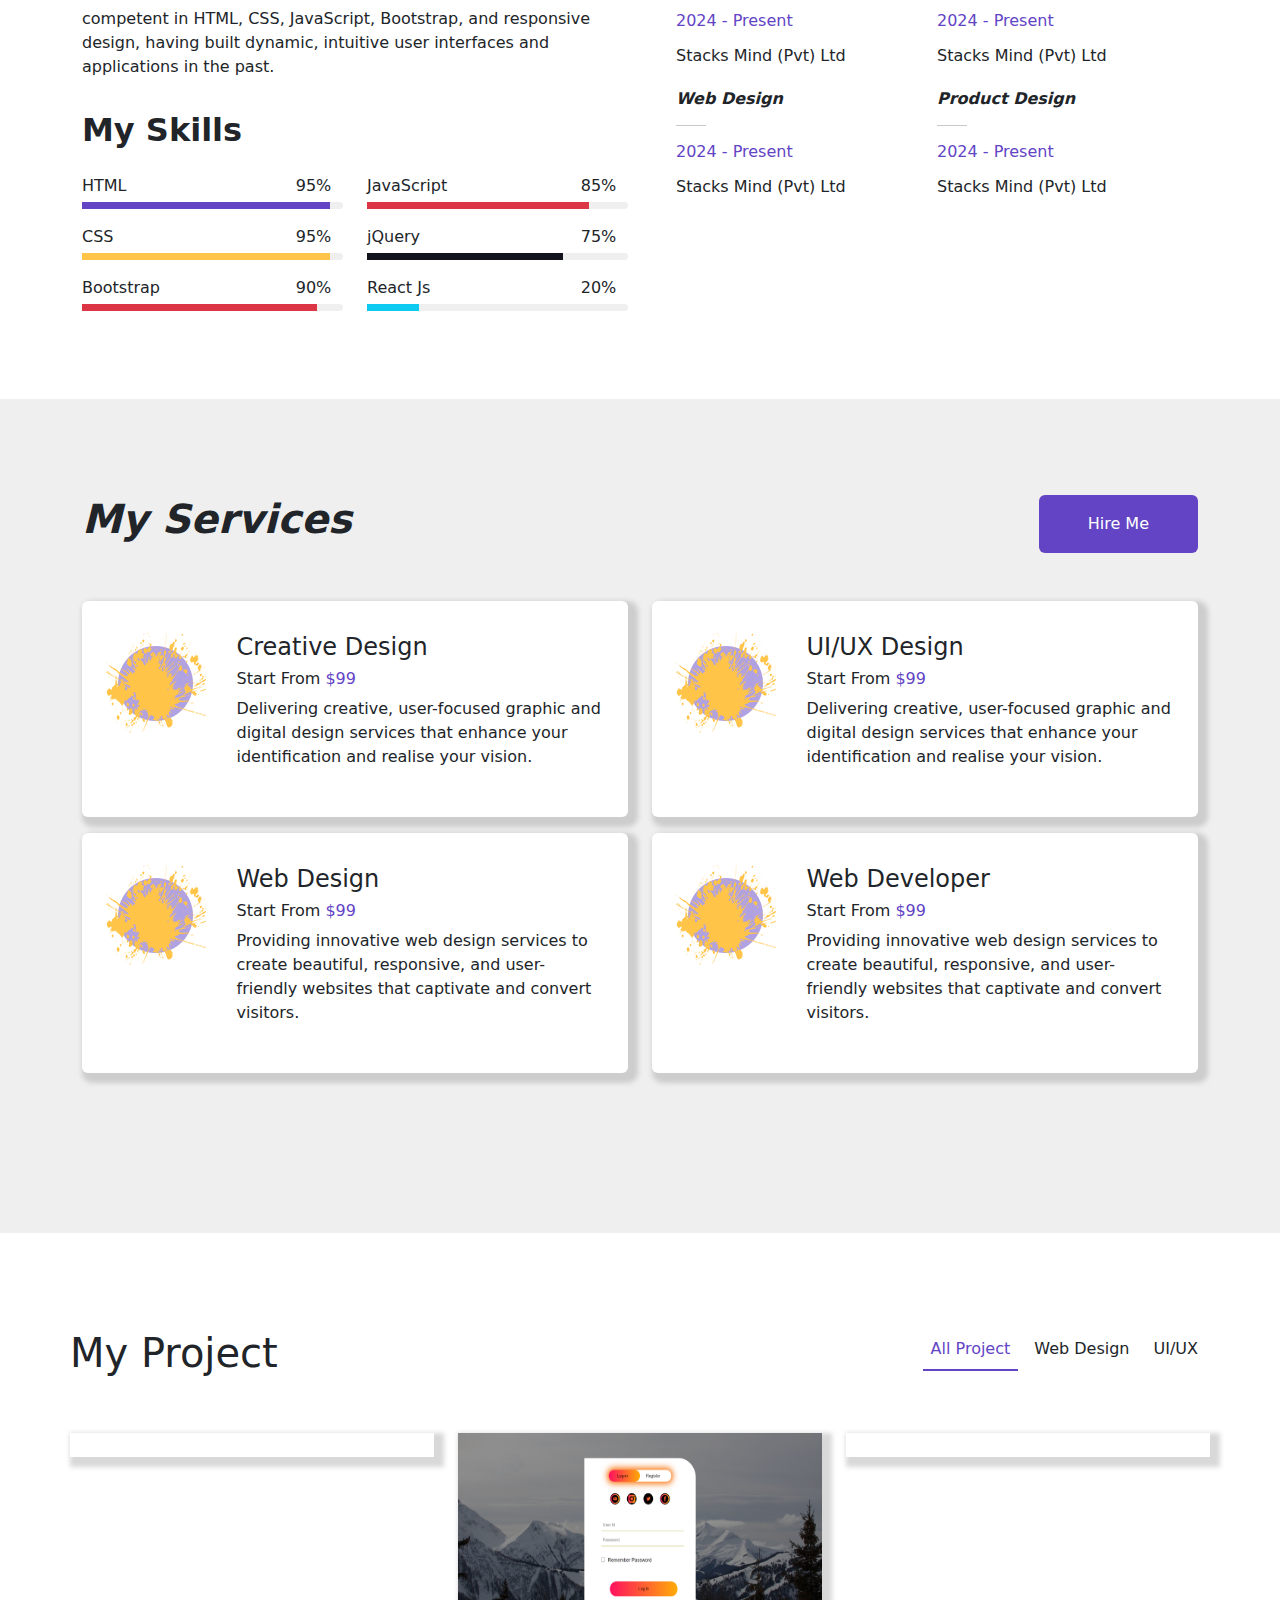
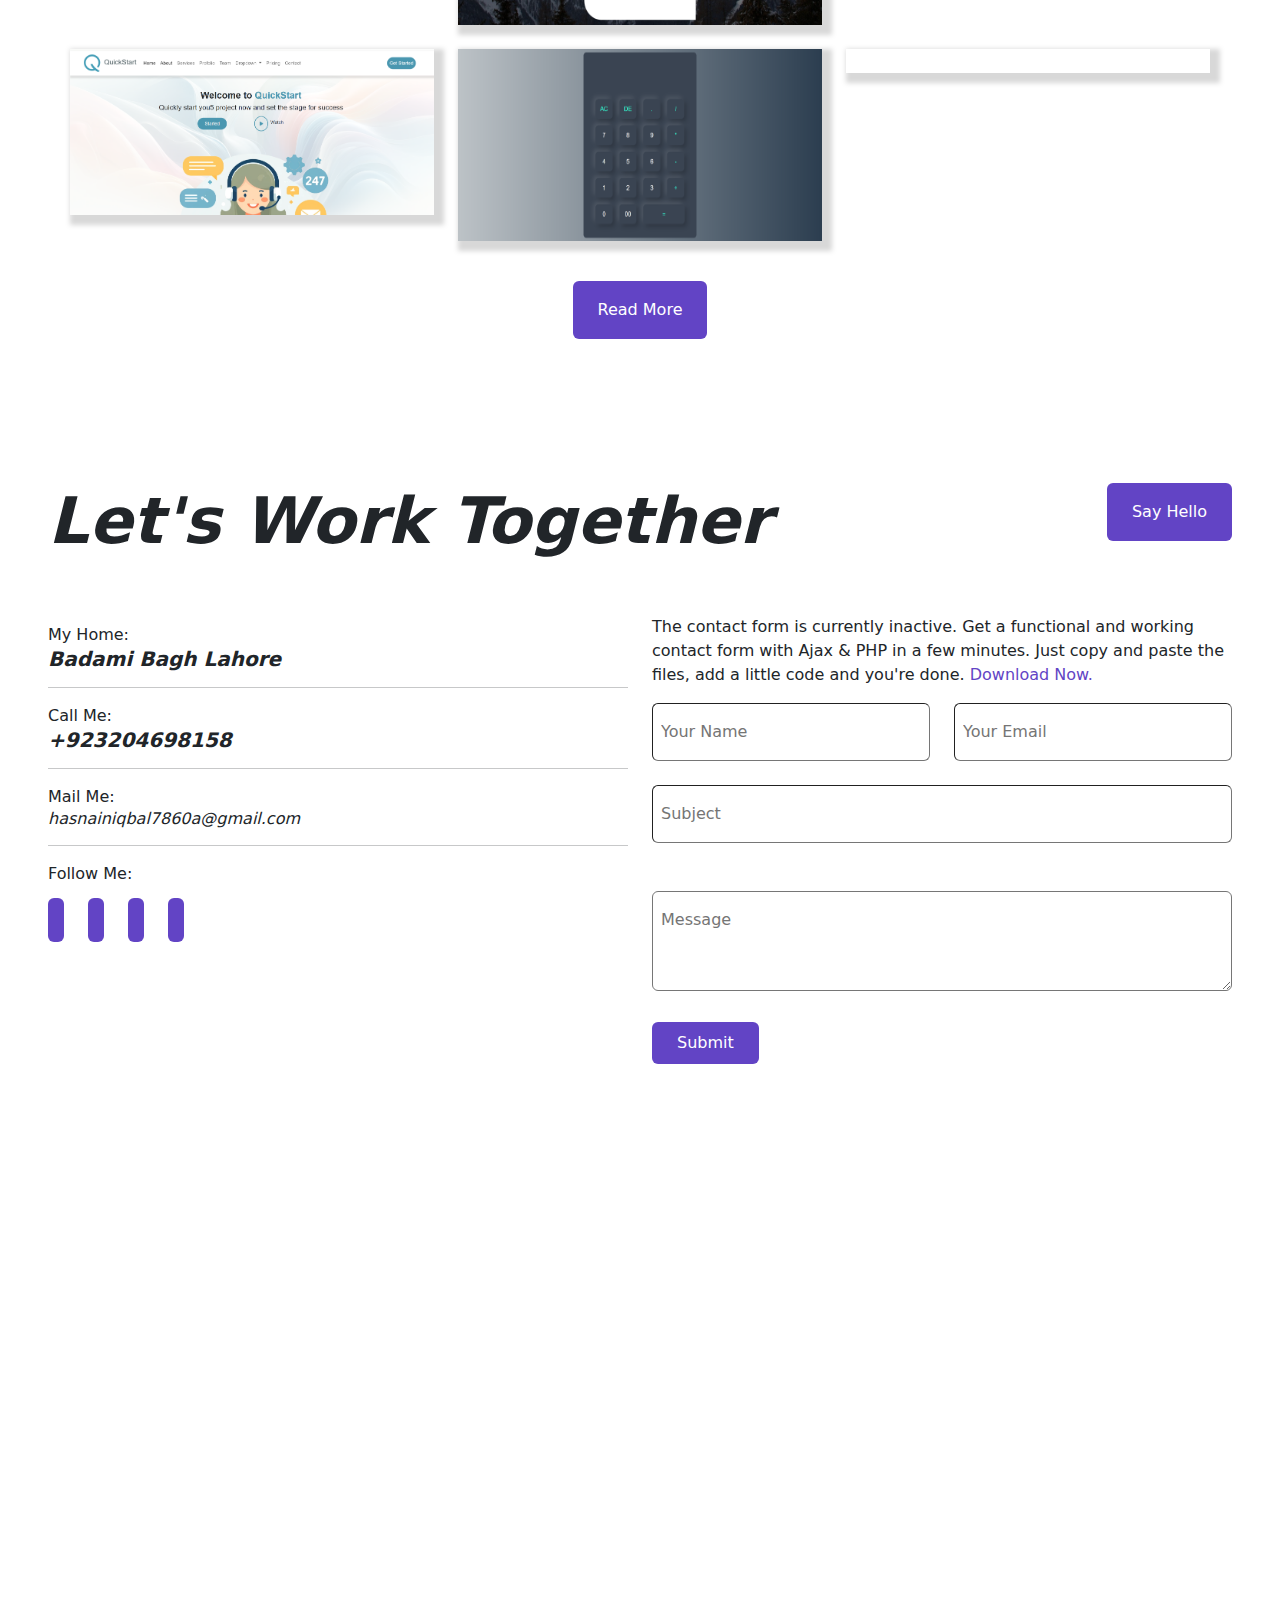
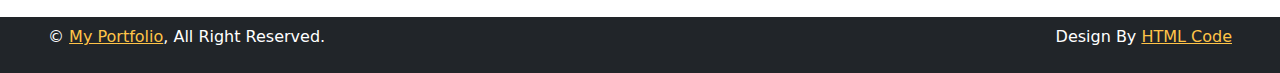
==== commit b5f0815a: "Completed portfolio" ====
--- a/index.html
+++ b/index.html
@@ -12,10 +12,10 @@
         integrity="sha512-Kc323vGBEqzTmouAECnVceyQqyqdsSiqLQISBL29aUW4U/M7pSPA/gEUZQqv1cwx4OnYxTxve5UMg5GT6L4JJg=="
         crossorigin="anonymous" referrerpolicy="no-referrer" />
     <link rel="stylesheet" href="responsive.css">
+    <link rel="stylesheet" href="https://cdnjs.cloudflare.com/ajax/libs/lightgallery/2.7.2/css/lightgallery.min.css">
 </head>
 
 <body>
-
     <nav class="navbar navbar-expand-lg bg-body-tertiary fixed-top">
         <div class="container">
             <a class="navbar-brand" href="#">
@@ -54,6 +54,7 @@
         </div>
     </nav>
 
+
     <div class="container-fluid p-sm-5 bg-gray">
         <div class="row align-items-center justify-content-lg-between justify-content-center mt-5 pt-5">
             <div class="col-lg-6 px-lg-5">
@@ -480,29 +481,505 @@
     </div>
 
     <div class="container-fluid p-sm-5">
-        <div class="container py-5">
+        <div class="container py-5 px-0">
             <div class="row justify-content-between">
                 <div class="col-auto">
                     <h1>My Project</h1>
                 </div>
                 <div class="col-auto">
                     <ul class="navbar-nav flex-row">
-                        <li class="nav-item px-2 text-purple borders-bottom allproduct" id="product-detail"><a href="#"
+                        <li class="nav-item px-2 mx-sm-1 nav-style allproduct" id="product-detail"><a href="#"
                                 class="nav-link">All Project</a></li>
-                        <li class="nav-item px-2 webdevelopment" id="product-detail"><a href="#" class="nav-link">Web
+                        <li class="nav-item px-2 mx-sm-1 webdevelopment" id="product-detail"><a href="#"
+                                class="nav-link">Web
                                 Design</a></li>
-                        <li class="nav-item px-2 ux" id="product-detail"><a href="#" class="nav-link">UI/UX</a></li>
+                        <li class="nav-item px-2 mx-sm-1 ux" id="product-detail"><a href="#" class="nav-link">UI/UX</a>
+                        </li>
                     </ul>
                 </div>
             </div>
+            <div class="main" id="all-project">
+                <div class="row mt-5 gallery justify-content-center">
+                    <div class="col-lg-4 col-md-6 col-sm-10">
+                        <div class="col-12 box-shadow mb-4 position-relative cursor-pointer overflow-hidden" id="card"
+                            style="max-height: 192px;">
+                            <img src="product/shoesall.png" class="img-fluid" id="card-img" alt="">
+                            <div class="position-absolute w-100 bg-card top-0 start-0 d-none" id="products"
+                                style="height: 100%;">
+                                <div class="row justify-content-center align-items-center" style="height: 100%;">
+                                    <div class="col-auto">
+                                        <i class="fa-solid fa-eye text-white fs-4" id="eye-icon"></i>
+                                    </div>
+                                    <div class="col-auto">
+                                        <a href="https://eloquent-sprite-8b92c5.netlify.app/" target="_blank"><i
+                                                class="fa-solid fa-link text-white fs-4"></i></a>
+                                    </div>
+                                </div>
+                            </div>
+                        </div>
+                    </div>
+                    <div class="col-lg-4 col-md-6 col-sm-10">
+                        <div class="col-12 box-shadow mb-4 position-relative cursor-pointer overflow-hidden" id="card"
+                            style="max-height: 192px;">
+                            <img src="product/login.png" class="w-100" id="card-img" style="height: 192px;" alt="">
+                            <div class="position-absolute w-100 bg-card top-0 start-0 d-none" id="products"
+                                style="height: 100%;">
+                                <div class="row justify-content-center align-items-center" style="height: 100%;">
+                                    <div class="col-auto">
+                                        <i class="fa-solid fa-eye text-white fs-4" id="eye-icon"></i>
+                                    </div>
+                                    <div class="col-auto">
+                                        <a href="https://keen-mermaid-9ea4e2.netlify.app/" target="_blank">
+                                            <i class="fa-solid fa-link text-white fs-4"></i>
+                                        </a>
+                                    </div>
+                                </div>
+                            </div>
+                        </div>
+                    </div>
+                    <div class="col-lg-4 col-md-6 col-sm-10">
+                        <div class="col-12 box-shadow mb-4 position-relative cursor-pointer overflow-hidden" id="card"
+                            style="max-height: 192px;">
+                            <img src="product/torisham.png" class="img-fluid" id="card-img" alt="">
+                            <div class="position-absolute w-100 bg-card top-0 start-0 d-none" id="products"
+                                style="height: 100%;">
+                                <div class="row justify-content-center align-items-center" style="height: 100%;">
+                                    <div class="col-auto">
+                                        <i class="fa-solid fa-eye text-white fs-4" id="eye-icon"></i>
+                                    </div>
+                                    <div class="col-auto">
+                                        <a href="https://joyful-liger-74f5b1.netlify.app/" target="_blank">
+                                            <i class="fa-solid fa-link text-white fs-4"></i>
+                                        </a>
+                                    </div>
+                                </div>
+                            </div>
+                        </div>
+                    </div>
+                    <div class="col-lg-4 col-md-6 col-sm-10">
+                        <div class="col-12 box-shadow mb-4 position-relative cursor-pointer overflow-hidden" id="card"
+                            style="max-height: 192px;">
+                            <img src="product/quick.png" class="img-fluid" id="card-img" alt="">
+                            <div class="position-absolute w-100 bg-card top-0 start-0 d-none" id="products"
+                                style="height: 100%;">
+                                <div class="row justify-content-center align-items-center" style="height: 100%;">
+                                    <div class="col-auto">
+                                        <i class="fa-solid fa-eye text-white fs-4" id="eye-icon"></i>
+                                    </div>
+                                    <div class="col-auto">
+                                        <a href="https://marvelous-strudel-7b78a7.netlify.app/" target="_blank">
+                                            <i class="fa-solid fa-link text-white fs-4"></i>
+                                        </a>
+                                    </div>
+                                </div>
+                            </div>
+                        </div>
+                    </div>
+                    <div class="col-lg-4 col-md-6 col-sm-10">
+                        <div class="col-12 box-shadow mb-4 position-relative cursor-pointer overflow-hidden" id="card"
+                            style="max-height: 192px;">
+                            <img src="product/caluclator.png" class="w-100" id="card-img" style="height: 192px;" alt="">
+                            <div class="position-absolute w-100 bg-card top-0 start-0 d-none" id="products"
+                                style="height: 100%;">
+                                <div class="row justify-content-center align-items-center" style="height: 100%;">
+                                    <div class="col-auto">
+                                        <i class="fa-solid fa-eye text-white fs-4" id="eye-icon"></i>
+                                    </div>
+                                    <div class="col-auto">
+                                        <a href="https://iridescent-souffle-49f79e.netlify.app/" target="_blank">
+                                            <i class="fa-solid fa-link text-white fs-4"></i>
+                                        </a>
+                                    </div>
+                                </div>
+                            </div>
+                        </div>
+                    </div>
+                    <div class="col-lg-4 col-md-6 col-sm-10">
+                        <div class="col-12 box-shadow mb-4 position-relative cursor-pointer overflow-hidden" id="card"
+                            style="max-height: 192px;">
+                            <img src="product/animal.png" class="img-fluid" id="card-img" alt="">
+                            <div class="position-absolute w-100 bg-card top-0 start-0 d-none" id="products"
+                                style="height: 100%;">
+                                <div class="row justify-content-center align-items-center" style="height: 100%;">
+                                    <div class="col-auto">
+                                        <i class="fa-solid fa-eye text-white fs-4" id="eye-icon"></i>
+                                    </div>
+                                    <div class="col-auto">
+                                        <a href="https://graceful-souffle-c86da0.netlify.app/" target="_blank">
+                                            <i class="fa-solid fa-link text-white fs-4"></i>
+                                        </a>
+                                    </div>
+                                </div>
+                            </div>
+                        </div>
+                    </div>
+                </div>
+                <div class="row justify-content-center d-none" id="more-card">
+                    <div class="col-lg-4 col-md-6 col-sm-10">
+                        <div class="col-12 box-shadow mb-4 position-relative cursor-pointer overflow-hidden" id="card"
+                            style="max-height: 192px;">
+                            <img src="product/ecommerce.png" class="img-fluid" id="card-img" alt="">
+                            <div class="position-absolute w-100 bg-card top-0 start-0 d-none" id="products"
+                                style="height: 100%;">
+                                <div class="row justify-content-center align-items-center" style="height: 100%;">
+                                    <div class="col-auto">
+                                        <i class="fa-solid fa-eye text-white fs-4" id="eye-icon"></i>
+                                    </div>
+                                    <div class="col-auto">
+                                        <a href="https://storied-sfogliatella-c2d862.netlify.app/" target="_blank">
+                                            <i class="fa-solid fa-link text-white fs-4"></i>
+                                        </a>
+                                    </div>
+                                </div>
+                            </div>
+                        </div>
+                    </div>
+                    <div class="col-lg-4 col-md-6 col-sm-10">
+                        <div class="col-12 box-shadow mb-4 position-relative cursor-pointer overflow-hidden" id="card"
+                            style="max-height: 192px;">
+                            <img src="product/clear.png" class="img-fluid" id="card-img" alt="">
+                            <div class="position-absolute w-100 bg-card top-0 start-0 d-none" id="products"
+                                style="height: 100%;">
+                                <div class="row justify-content-center align-items-center" style="height: 100%;">
+                                    <div class="col-auto">
+                                        <i class="fa-solid fa-eye text-white fs-4" id="eye-icon"></i>
+                                    </div>
+                                    <div class="col-auto">
+                                        <a href="https://wondrous-sable-f9424c.netlify.app/" target="_blank">
+                                            <i class="fa-solid fa-link text-white fs-4"></i>
+                                        </a>
+                                    </div>
+                                </div>
+                            </div>
+                        </div>
+                    </div>
+                    <div class="col-lg-4 col-md-6 col-sm-10">
+                        <div class="col-12 box-shadow mb-4 position-relative cursor-pointer overflow-hidden" id="card"
+                            style="max-height: 192px;">
+                            <img src="product/portfolio.png" class="img-fluid" id="card-img" alt="">
+                            <div class="position-absolute w-100 bg-card top-0 start-0 d-none" id="products"
+                                style="height: 100%;">
+                                <div class="row justify-content-center align-items-center" style="height: 100%;">
+                                    <div class="col-auto">
+                                        <i class="fa-solid fa-eye text-white fs-4" id="eye-icon"></i>
+                                    </div>
+                                    <div class="col-auto">
+                                        <a href="index.html">
+                                            <i class="fa-solid fa-link text-white fs-4"></i>
+                                        </a>
+                                    </div>
+                                </div>
+                            </div>
+                        </div>
+                    </div>
+                </div>
+                <div class="text-center mt-3">
+                    <button class="btn bg-purple px-4 py-3 text-white cursor-pointer" id="read-more">Read More</button>
+                </div>
+            </div>
+        </div>
+
+
+        <div class="main d-none" id="web-design">
+            <div class="row mt-5 gallery justify-content-center">
+                <div class="col-lg-4 col-md-6 col-sm-10">
+                    <div class="col-12 box-shadow mb-4 position-relative cursor-pointer overflow-hidden" id="card"
+                        style="max-height: 192px;">
+                        <img src="product/torisham.png" class="img-fluid" id="card-img" alt="">
+                        <div class="position-absolute w-100 bg-card top-0 start-0 d-none" id="products"
+                            style="height: 100%;">
+                            <div class="row justify-content-center align-items-center" style="height: 100%;">
+                                <div class="col-auto">
+                                    <i class="fa-solid fa-eye text-white fs-4" id="eye-icon"></i>
+                                </div>
+                                <div class="col-auto">
+                                    <a href="https://joyful-liger-74f5b1.netlify.app/" target="_blank">
+                                        <i class="fa-solid fa-link text-white fs-4"></i>
+                                    </a>
+                                </div>
+                            </div>
+                        </div>
+                    </div>
+                </div>
+                <div class="col-lg-4 col-md-6 col-sm-10">
+                    <div class="col-12 box-shadow mb-4 position-relative cursor-pointer overflow-hidden" id="card"
+                        style="max-height: 192px;">
+                        <img src="product/quick.png" class="img-fluid" id="card-img" alt="">
+                        <div class="position-absolute w-100 bg-card top-0 start-0 d-none" id="products"
+                            style="height: 100%;">
+                            <div class="row justify-content-center align-items-center" style="height: 100%;">
+                                <div class="col-auto">
+                                    <i class="fa-solid fa-eye text-white fs-4" id="eye-icon"></i>
+                                </div>
+                                <div class="col-auto">
+                                    <a href="https://marvelous-strudel-7b78a7.netlify.app/" target="_blank">
+                                        <i class="fa-solid fa-link text-white fs-4"></i>
+                                    </a>
+                                </div>
+                            </div>
+                        </div>
+                    </div>
+                </div>
+                <div class="col-lg-4 col-md-6 col-sm-10">
+                    <div class="col-12 box-shadow mb-4 position-relative cursor-pointer overflow-hidden" id="card"
+                        style="max-height: 192px;">
+                        <img src="product/animal.png" class="img-fluid" id="card-img" alt="">
+                        <div class="position-absolute w-100 bg-card top-0 start-0 d-none" id="products"
+                            style="height: 100%;">
+                            <div class="row justify-content-center align-items-center" style="height: 100%;">
+                                <div class="col-auto">
+                                    <i class="fa-solid fa-eye text-white fs-4" id="eye-icon"></i>
+                                </div>
+                                <div class="col-auto">
+                                    <a href="https://graceful-souffle-c86da0.netlify.app/" target="_blank">
+                                        <i class="fa-solid fa-link text-white fs-4"></i>
+                                    </a>
+                                </div>
+                            </div>
+                        </div>
+                    </div>
+                </div>
+                <div class="col-lg-4 col-md-6 col-sm-10">
+                    <div class="col-12 box-shadow mb-4 position-relative cursor-pointer overflow-hidden" id="card"
+                        style="max-height: 192px;">
+                        <img src="product/ecommerce.png" class="img-fluid" id="card-img" alt="">
+                        <div class="position-absolute w-100 bg-card top-0 start-0 d-none" id="products"
+                            style="height: 100%;">
+                            <div class="row justify-content-center align-items-center" style="height: 100%;">
+                                <div class="col-auto">
+                                    <i class="fa-solid fa-eye text-white fs-4" id="eye-icon"></i>
+                                </div>
+                                <div class="col-auto">
+                                    <i class="fa-solid fa-link text-white fs-4"></i>
+                                </div>
+                            </div>
+                        </div>
+                    </div>
+                </div>
+                <div class="col-lg-4 col-md-6 col-sm-10">
+                    <div class="col-12 box-shadow mb-4 position-relative cursor-pointer overflow-hidden" id="card"
+                        style="max-height: 192px;">
+                        <img src="product/clear.png" class="img-fluid" id="card-img" alt="">
+                        <div class="position-absolute w-100 bg-card top-0 start-0 d-none" id="products"
+                            style="height: 100%;">
+                            <div class="row justify-content-center align-items-center" style="height: 100%;">
+                                <div class="col-auto">
+                                    <i class="fa-solid fa-eye text-white fs-4" id="eye-icon"></i>
+                                </div>
+                                <div class="col-auto">
+                                    <a href="https://wondrous-sable-f9424c.netlify.app/" target="_blank">
+                                        <i class="fa-solid fa-link text-white fs-4"></i>
+                                    </a>
+                                </div>
+                            </div>
+                        </div>
+                    </div>
+                </div>
+            </div>
+        </div>
+
+        <div class="main d-none" id="ui-design">
+            <div class="row mt-5 gallery justify-content-center">
+                <div class="col-lg-4 col-md-6 col-sm-10">
+                    <div class="col-12 box-shadow mb-4 position-relative cursor-pointer overflow-hidden" id="card"
+                        style="max-height: 192px;">
+                        <img src="product/shoesall.png" class="img-fluid" id="card-img" alt="">
+                        <div class="position-absolute w-100 bg-card top-0 start-0 d-none" id="products"
+                            style="height: 100%;">
+                            <div class="row justify-content-center align-items-center" style="height: 100%;">
+                                <div class="col-auto">
+                                    <i class="fa-solid fa-eye text-white fs-4" id="eye-icon"></i>
+                                </div>
+                                <div class="col-auto">
+                                    <a href="https://eloquent-sprite-8b92c5.netlify.app/" target="_blank"><i
+                                            class="fa-solid fa-link text-white fs-4"></i></a>
+                                </div>
+                            </div>
+                        </div>
+                    </div>
+                </div>
+                <div class="col-lg-4 col-md-6 col-sm-10">
+                    <div class="col-12 box-shadow mb-4 position-relative cursor-pointer overflow-hidden" id="card"
+                        style="max-height: 192px;">
+                        <img src="product/login.png" class="w-100" id="card-img" style="height: 192px;" alt="">
+                        <div class="position-absolute w-100 bg-card top-0 start-0 d-none" id="products"
+                            style="height: 100%;">
+                            <div class="row justify-content-center align-items-center" style="height: 100%;">
+                                <div class="col-auto">
+                                    <i class="fa-solid fa-eye text-white fs-4" id="eye-icon"></i>
+                                </div>
+                                <div class="col-auto">
+                                    <a href="https://keen-mermaid-9ea4e2.netlify.app/" target="_blank">
+                                        <i class="fa-solid fa-link text-white fs-4"></i>
+                                    </a>
+                                </div>
+                            </div>
+                        </div>
+                    </div>
+                </div>
+                <div class="col-lg-4 col-md-6 col-sm-10">
+                    <div class="col-12 box-shadow mb-4 position-relative cursor-pointer overflow-hidden" id="card"
+                        style="max-height: 192px;">
+                        <img src="product/caluclator.png" class="w-100" id="card-img" style="height: 192px;" alt="">
+                        <div class="position-absolute w-100 bg-card top-0 start-0 d-none" id="products"
+                            style="height: 100%;">
+                            <div class="row justify-content-center align-items-center" style="height: 100%;">
+                                <div class="col-auto">
+                                    <i class="fa-solid fa-eye text-white fs-4" id="eye-icon"></i>
+                                </div>
+                                <div class="col-auto">
+                                    <a href="https://iridescent-souffle-49f79e.netlify.app/" target="_blank">
+                                        <i class="fa-solid fa-link text-white fs-4"></i>
+                                    </a>
+                                </div>
+                            </div>
+                        </div>
+                    </div>
+                </div>
+                <div class="col-lg-4 col-md-6 col-sm-10">
+                    <div class="col-12 box-shadow mb-4 position-relative cursor-pointer overflow-hidden" id="card"
+                        style="max-height: 192px;">
+                        <img src="product/portfolio.png" class="img-fluid" id="card-img" alt="">
+                        <div class="position-absolute w-100 bg-card top-0 start-0 d-none" id="products"
+                            style="height: 100%;">
+                            <div class="row justify-content-center align-items-center" style="height: 100%;">
+                                <div class="col-auto">
+                                    <i class="fa-solid fa-eye text-white fs-4" id="eye-icon"></i>
+                                </div>
+                                <div class="col-auto">
+                                    <a href="index.html">
+                                        <i class="fa-solid fa-link text-white fs-4"></i>
+                                    </a>
+                                </div>
+                            </div>
+                        </div>
+                    </div>
+                </div>
+            </div>
         </div>
     </div>
 
-    <script src="https://cdn.jsdelivr.net/npm/bootstrap@5.3.3/dist/js/bootstrap.bundle.min.js"
-        integrity="sha384-YvpcrYf0tY3lHB60NNkmXc5s9fDVZLESaAA55NDzOxhy9GkcIdslK1eN7N6jIeHz"
-        crossorigin="anonymous"></script>
+
+    <div class="container-fluid p-sm-5 ">
+        <div class="row justify-content-between">
+            <div class="col-auto">
+                <h1 class="display-3 fw-bolder fst-italic">Let's Work Together</h1>
+            </div>
+            <div class="col-auto">
+                <button class="btn bg-purple px-4 py-3 text-white cursor-pointer" id="read-more">Say Hello</button>
+            </div>
+        </div>
+        <div class="row py-5">
+            <div class="col-lg-6">
+                <div class="col-12 my-2">
+                    <p class="mb-0 fw-lighter">My Home:</p>
+                    <h2 class="fw-bolder fst-italic fs-sm-2 fs-5">Badami Bagh Lahore</h2>
+                    <hr style="width:100%">
+                </div>
+                <div class="col-12 my-2">
+                    <p class="mb-0 fw-lighter">Call Me:</p>
+                    <h2 class="fw-bolder fst-italic fs-sm-2 fs-5">+923204698158</h2>
+                    <hr style="width:100%">
+                </div>
+                <div class="col-12 my-2">
+                    <p class="mb-0 fw-lighter">Mail Me:</p>
+                    <h2 class="fst-italic fs-sm-2 fs-6">hasnainiqbal7860a@gmail.com</h2>
+                    <hr style="width:100%">
+                </div>
+                <div class="col-12 my-2">
+                    <p class="mb-0 fw-lighter">Follow Me:</p>
+                    <div class="row my-3">
+                        <div class="col-auto">
+                            <a href="https://github.com/hasnain1439?tab=repositories" target="_blank">
+                                <i class="fa-brands fs-4 fa-github p-2 bg-purple text-white rounded cursor-pointer"></i>
+                            </a>
+                        </div>
+                        <div class="col-auto">
+                            <a href="https://www.linkedin.com/in/hasnain-iqbal-73043326a/" target="_blank">
+                                <i
+                                    class="fa-brands fs-4 fa-linkedin p-2 bg-purple text-white rounded cursor-pointer"></i>
+                            </a>
+                        </div>
+                        <div class="col-auto">
+                            <a href="https://www.facebook.com/profile.php?id=100061241025949" target="_blank">
+                                <i
+                                    class="fa-brands fs-4 fa-facebook-f p-2 bg-purple text-white rounded cursor-pointer"></i>
+                            </a>
+                        </div>
+                        <div class="col-auto">
+                            <a href="http://wa.me/+923204698158" target="_blank">
+                                <i
+                                    class="fa-brands fs-4 fa-whatsapp p-2 bg-purple text-white rounded cursor-pointer"></i>
+                            </a>
+                        </div>
+                    </div>
+                </div>
+            </div>
+            <div class="col-lg-6">
+                <p>The contact form is currently inactive. Get a functional and working contact form with Ajax & PHP in
+                    a few minutes. Just copy and paste the files, add a little code and you're done. <span
+                        class="text-purple">Download Now.</span></p>
+                <div class="ol-12">
+                    <form>
+                        <div class="row">
+                            <div class="col-6">
+                                <div class="col-12">
+                                    <input type="text" name="name" id="name" placeholder="Your Name"
+                                        class="w-100 rounded border-1 py-sm-3 fs-6 px-sm-2 p-2">
+                                </div>
+                            </div>
+                            <div class="col-6">
+                                <div class="col-12">
+                                    <input type="email" name="email" id="email" placeholder="Your Email"
+                                        class="w-100 rounded border-1 py-sm-3 fs-6 px-sm-2 p-2">
+                                </div>
+                            </div>
+                            <div class="col-12 my-4">
+                                <div class="col-12">
+                                    <input type="email" name="email" id="email" placeholder="Subject"
+                                        class="w-100 rounded border-1 py-sm-3 fs-6 px-sm-2 p-2">
+                                </div>
+                            </div>
+                            <div class="col-12 my-4">
+                                <div class="col-12">
+                                    <textarea name="message" id="message" placeholder="Message"
+                                        class="w-100 rounded py-sm-3 px-sm-2 p-2 " style="height: 100px;"></textarea>
+                                </div>
+                            </div>
+                            <div class="col-auto">
+                                <button class="btn bg-purple px-4 py-2 text-white cursor-pointer"
+                                    id="read-more">Submit</button>
+                            </div>
+                        </div>
+                    </form>
+                </div>
+            </div>
+        </div>
+    </div>
+    <div class="col-12 mb-0">
+        <iframe
+            src="https://www.google.com/maps/embed?pb=!1m18!1m12!1m3!1d27186.25984503121!2d74.30340840764136!3d31.598718600595962!2m3!1f0!2f0!3f0!3m2!1i1024!2i768!4f13.1!3m3!1m2!1s0x39191b79807d5f9d%3A0x724de831330d72e3!2sBadami%20Bagh%2C%20Lahore%2C%20Punjab%2C%20Pakistan!5e0!3m2!1sen!2s!4v1729777769570!5m2!1sen!2s"
+            width="100%" height="450" style="border:0;" allowfullscreen="" loading="lazy"
+            referrerpolicy="no-referrer-when-downgrade"></iframe>
+    </div>
+    <div class="col-12 py-2 bg-dark px-sm-5">
+        <div class="row align-items-center justify-content-between">
+            <div class="col-sm-auto">
+                <p class="text-white">© <span class="text-yellow text-decoration-underline">My Portfolio</span>, All Right Reserved.</p>
+            </div>
+            <div class="col-sm-auto d-sm-block d-none">
+                <p class="text-white">Design By <span class="text-yellow text-decoration-underline">HTML Code</span></p>
+            </div>
+        </div>
+    </div>
+
+    <script src="https://cdn.jsdelivr.net/npm/bootstrap@5.3.3/dist/js/bootstrap.bundle.min.js"></script>
     <script src="script.js"></script>
-
+    <script src="https://cdnjs.cloudflare.com/ajax/libs/lightgallery/2.7.2/lightgallery.min.js"></script>
+
+    <script>
+        // lightGallery(document.querySelector(".gallery"));
+    </script>
 </body>
 
 </html>--- a/style.css
+++ b/style.css
@@ -8,6 +8,9 @@
 }
 .bg-yellow{
     background: #FFC448 !important;
+} 
+.text-yellow{
+    color: #FFC448 !important;
 } 
 .bg-gray{
     background: #7070711c !important;
@@ -30,6 +33,16 @@
 .box-shadow{
     box-shadow: 0.3rem 0.3rem 0.3rem 0.3rem rgba(128, 128, 128, 0.307);
 }
-.borders-bottom{
+.nav-style{
+    color: #6244C5;
     border-bottom: 2px solid #6244C5;
+}
+.bg-card{
+    background-color: rgba(98, 68, 197, .9);
+}
+#products:hover{
+    display: row !important;
+}
+.cursor-pointer{
+    cursor: pointer;
 }